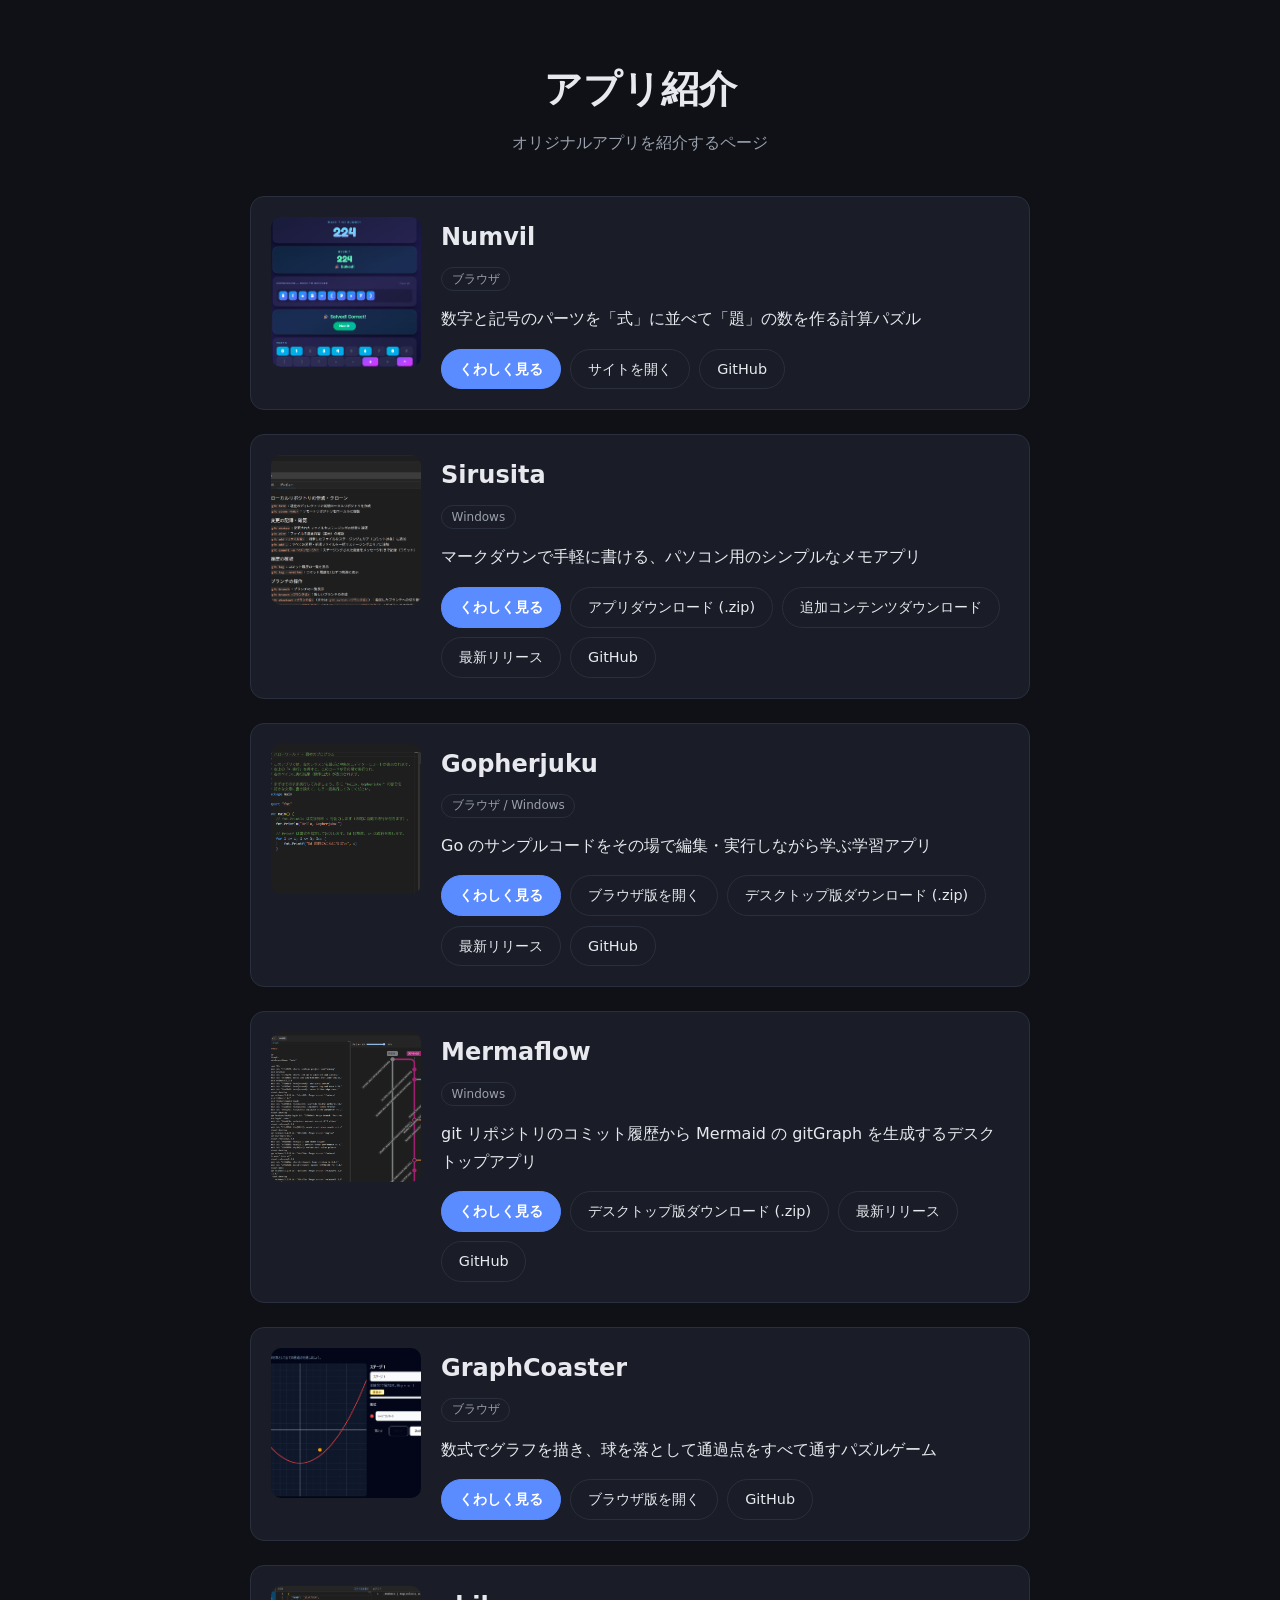
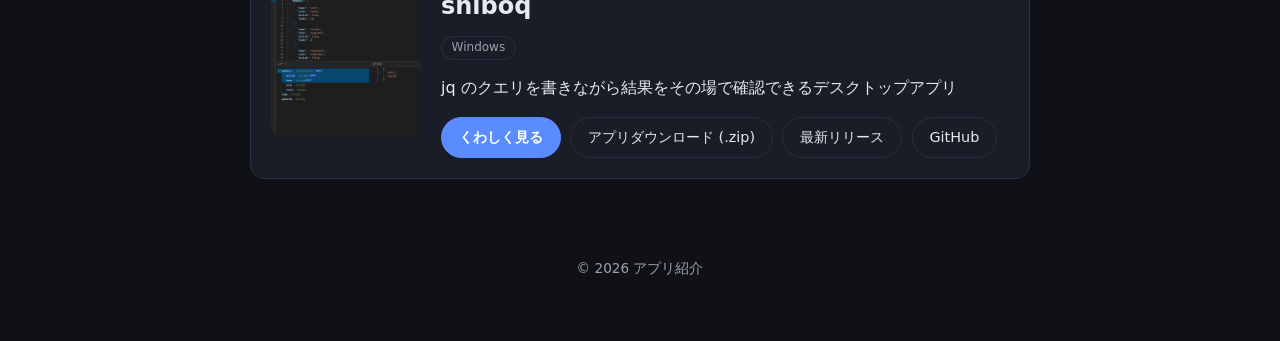
==== index.html @ 0d44a435 "サイト公開: ビルド成果物を更新" ====
<!doctype html><html lang=ja><head><meta name=generator content="Hugo 0.164.0"><meta charset=UTF-8><meta name=viewport content="width=device-width,initial-scale=1"><title>アプリ紹介</title><meta name=description content="オリジナルアプリを紹介するページ"><link rel=stylesheet href=/css/style.css></head><body><main class=container><header class=site-header><h1>アプリ紹介</h1><p class=lead>オリジナルアプリを紹介するページ</p></header><section class=app-list><article class=app-card><a class=app-thumb href=/apps/numvil/><img src=/img/numvil.png alt="Numvil のスクリーンショット" loading=lazy></a><div class=app-body><h2 class=app-name><a href=/apps/numvil/>Numvil</a></h2><span class=app-platform>ブラウザ</span><p class=app-tagline>数字と記号のパーツを「式」に並べて「題」の数を作る計算パズル</p><div class=app-links><a class="btn btn-primary" href=/apps/numvil/>くわしく見る</a>
<a class=btn href=https://numvil.e17.click/ target=_blank rel="noopener noreferrer">サイトを開く</a>
<a class=btn href=https://github.com/morststs/numvil target=_blank rel="noopener noreferrer">GitHub</a></div></div></article><article class=app-card><a class=app-thumb href=/apps/sirusita/><img src=/img/sirusita.png alt="Sirusita のスクリーンショット" loading=lazy></a><div class=app-body><h2 class=app-name><a href=/apps/sirusita/>Sirusita</a></h2><span class=app-platform>Windows</span><p class=app-tagline>マークダウンで手軽に書ける、パソコン用のシンプルなメモアプリ</p><div class=app-links><a class="btn btn-primary" href=/apps/sirusita/>くわしく見る</a>
<a class=btn href=https://github.com/morststs/sirusita/releases/latest/download/sirusita-windows-amd64.zip target=_blank rel="noopener noreferrer">アプリダウンロード (.zip)</a>
<a class=btn href=https://github.com/morststs/sirusita/releases/latest/download/sirusita-contents.zip target=_blank rel="noopener noreferrer">追加コンテンツダウンロード</a>
<a class=btn href=https://github.com/morststs/sirusita/releases/latest target=_blank rel="noopener noreferrer">最新リリース</a>
<a class=btn href=https://github.com/morststs/sirusita target=_blank rel="noopener noreferrer">GitHub</a></div></div></article><article class=app-card><a class=app-thumb href=/apps/gopherjuku/><img src=/img/gopherjuku.png alt="Gopherjuku のスクリーンショット" loading=lazy></a><div class=app-body><h2 class=app-name><a href=/apps/gopherjuku/>Gopherjuku</a></h2><span class=app-platform>ブラウザ / Windows</span><p class=app-tagline>Go のサンプルコードをその場で編集・実行しながら学ぶ学習アプリ</p><div class=app-links><a class="btn btn-primary" href=/apps/gopherjuku/>くわしく見る</a>
<a class=btn href=https://gopherjuku.e17.click/ target=_blank rel="noopener noreferrer">ブラウザ版を開く</a>
<a class=btn href=https://github.com/morststs/gopherjuku/releases/latest/download/gopherjuku-windows-amd64.zip target=_blank rel="noopener noreferrer">デスクトップ版ダウンロード (.zip)</a>
<a class=btn href=https://github.com/morststs/gopherjuku/releases/latest target=_blank rel="noopener noreferrer">最新リリース</a>
<a class=btn href=https://github.com/morststs/gopherjuku target=_blank rel="noopener noreferrer">GitHub</a></div></div></article><article class=app-card><a class=app-thumb href=/apps/mermaflow/><img src=/img/mermaflow.png alt="Mermaflow のスクリーンショット" loading=lazy></a><div class=app-body><h2 class=app-name><a href=/apps/mermaflow/>Mermaflow</a></h2><span class=app-platform>Windows</span><p class=app-tagline>git リポジトリのコミット履歴から Mermaid の gitGraph を生成するデスクトップアプリ</p><div class=app-links><a class="btn btn-primary" href=/apps/mermaflow/>くわしく見る</a>
<a class=btn href=https://github.com/morststs/mermaflow/releases/latest/download/mermaflow-windows-amd64.zip target=_blank rel="noopener noreferrer">デスクトップ版ダウンロード (.zip)</a>
<a class=btn href=https://github.com/morststs/mermaflow/releases/latest target=_blank rel="noopener noreferrer">最新リリース</a>
<a class=btn href=https://github.com/morststs/mermaflow target=_blank rel="noopener noreferrer">GitHub</a></div></div></article><article class=app-card><a class=app-thumb href=/apps/graphcoaster/><img src=/img/graphcoaster.png alt="GraphCoaster のスクリーンショット" loading=lazy></a><div class=app-body><h2 class=app-name><a href=/apps/graphcoaster/>GraphCoaster</a></h2><span class=app-platform>ブラウザ</span><p class=app-tagline>数式でグラフを描き、球を落として通過点をすべて通すパズルゲーム</p><div class=app-links><a class="btn btn-primary" href=/apps/graphcoaster/>くわしく見る</a>
<a class=btn href=https://graphcoaster.e17.click/ target=_blank rel="noopener noreferrer">ブラウザ版を開く</a>
<a class=btn href=https://github.com/morststs/graphcoaster target=_blank rel="noopener noreferrer">GitHub</a></div></div></article><article class=app-card><a class=app-thumb href=/apps/shiboq/><img src=/img/shiboq.png alt="shiboq のスクリーンショット" loading=lazy></a><div class=app-body><h2 class=app-name><a href=/apps/shiboq/>shiboq</a></h2><span class=app-platform>Windows</span><p class=app-tagline>jq のクエリを書きながら結果をその場で確認できるデスクトップアプリ</p><div class=app-links><a class="btn btn-primary" href=/apps/shiboq/>くわしく見る</a>
<a class=btn href=https://github.com/morststs/shiboq/releases/latest/download/shiboq-windows-amd64.zip target=_blank rel="noopener noreferrer">アプリダウンロード (.zip)</a>
<a class=btn href=https://github.com/morststs/shiboq/releases/latest target=_blank rel="noopener noreferrer">最新リリース</a>
<a class=btn href=https://github.com/morststs/shiboq target=_blank rel="noopener noreferrer">GitHub</a></div></div></article></section></main><footer class=site-footer><p>&copy; 2026 アプリ紹介</p></footer></body></html>
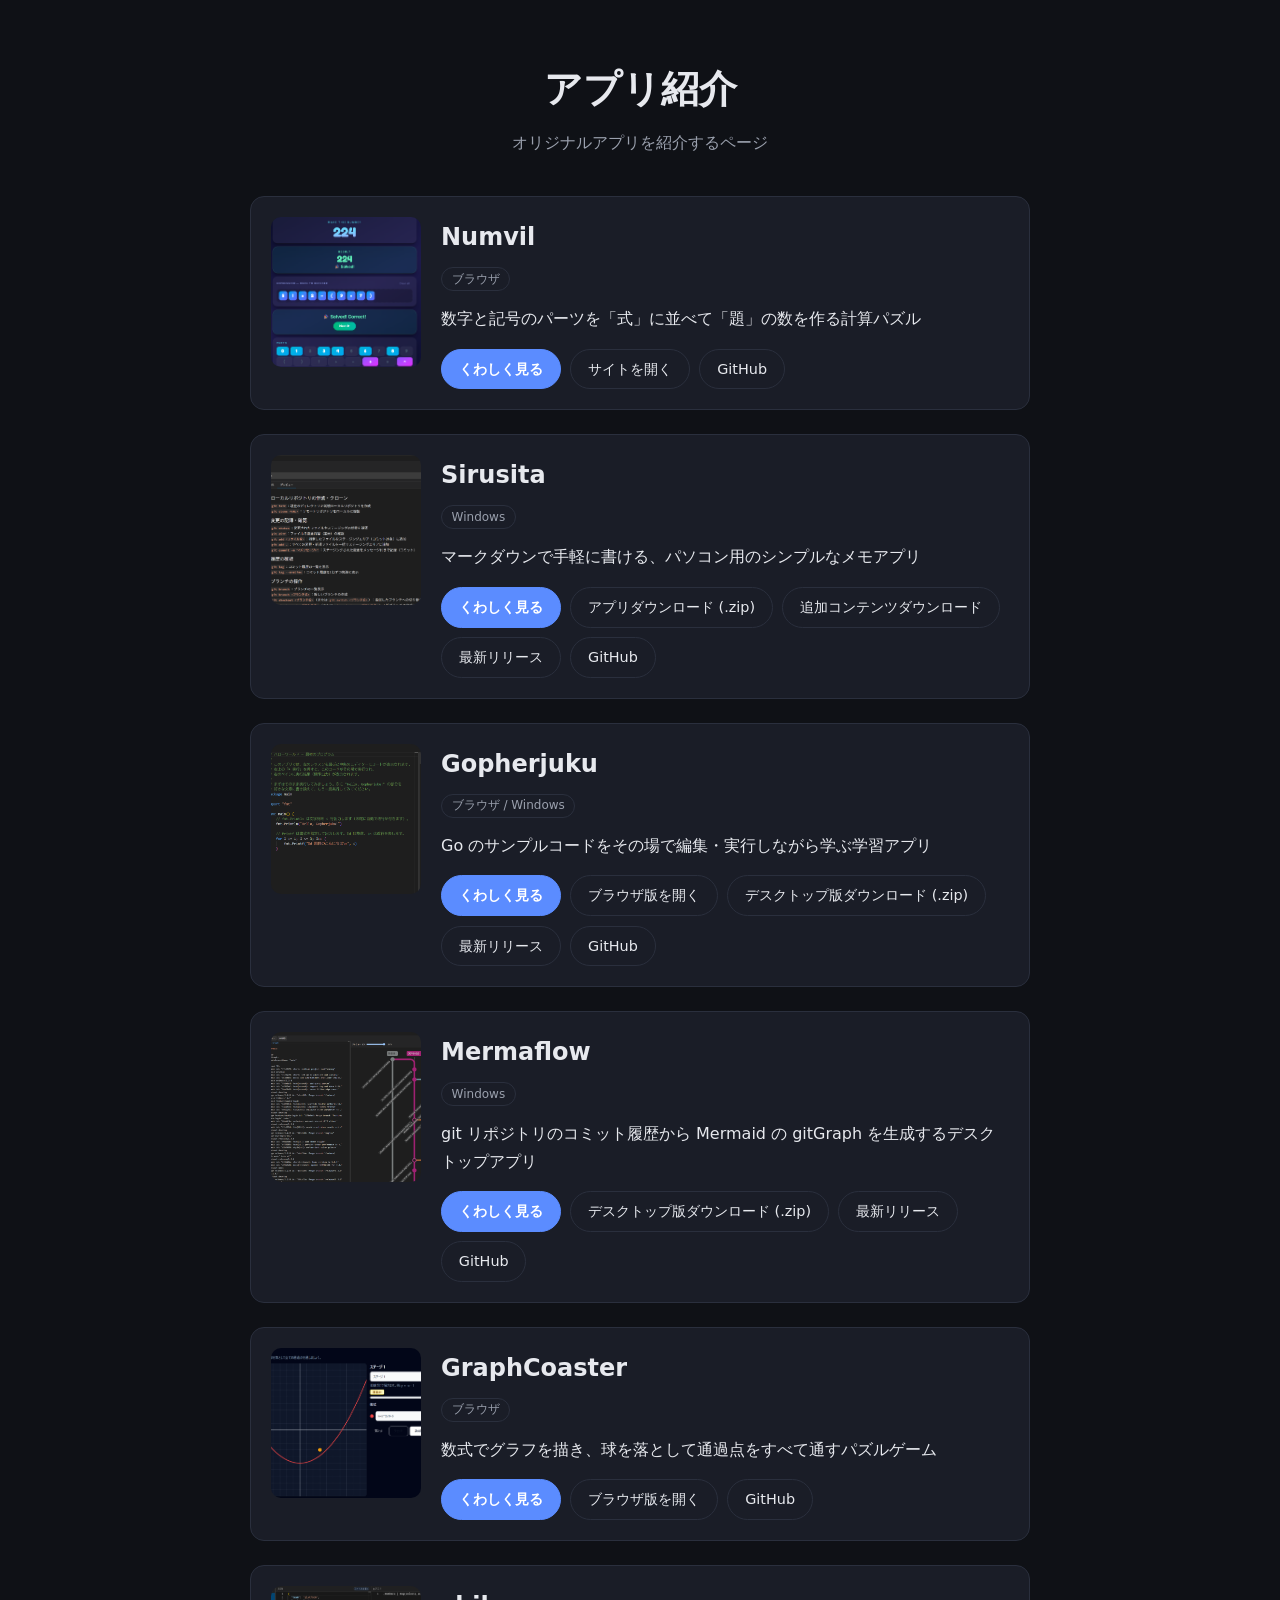
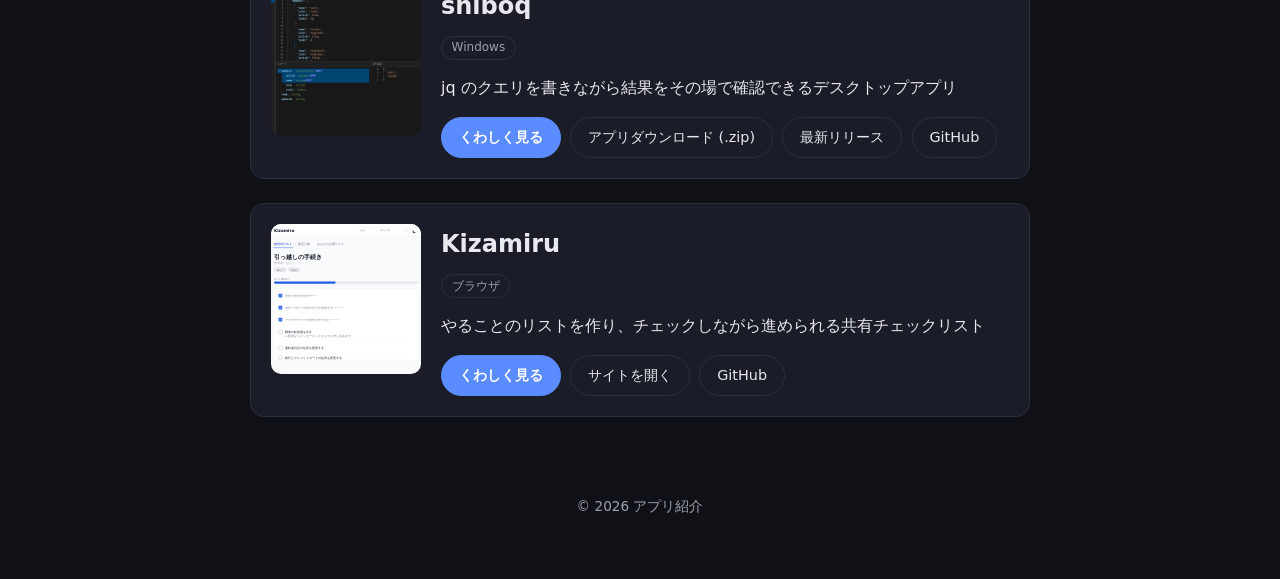
==== commit a658f04e: "サイト公開: ビルド成果物を更新" ====
--- a/index.html
+++ b/index.html
@@ -16,4 +16,6 @@
 <a class=btn href=https://github.com/morststs/graphcoaster target=_blank rel="noopener noreferrer">GitHub</a></div></div></article><article class=app-card><a class=app-thumb href=/apps/shiboq/><img src=/img/shiboq.png alt="shiboq のスクリーンショット" loading=lazy></a><div class=app-body><h2 class=app-name><a href=/apps/shiboq/>shiboq</a></h2><span class=app-platform>Windows</span><p class=app-tagline>jq のクエリを書きながら結果をその場で確認できるデスクトップアプリ</p><div class=app-links><a class="btn btn-primary" href=/apps/shiboq/>くわしく見る</a>
 <a class=btn href=https://github.com/morststs/shiboq/releases/latest/download/shiboq-windows-amd64.zip target=_blank rel="noopener noreferrer">アプリダウンロード (.zip)</a>
 <a class=btn href=https://github.com/morststs/shiboq/releases/latest target=_blank rel="noopener noreferrer">最新リリース</a>
-<a class=btn href=https://github.com/morststs/shiboq target=_blank rel="noopener noreferrer">GitHub</a></div></div></article></section></main><footer class=site-footer><p>&copy; 2026 アプリ紹介</p></footer></body></html>+<a class=btn href=https://github.com/morststs/shiboq target=_blank rel="noopener noreferrer">GitHub</a></div></div></article><article class=app-card><a class=app-thumb href=/apps/kizamiru/><img src=/img/kizamiru.svg alt="Kizamiru のスクリーンショット" loading=lazy></a><div class=app-body><h2 class=app-name><a href=/apps/kizamiru/>Kizamiru</a></h2><span class=app-platform>ブラウザ</span><p class=app-tagline>やることのリストを作り、チェックしながら進められる共有チェックリスト</p><div class=app-links><a class="btn btn-primary" href=/apps/kizamiru/>くわしく見る</a>
+<a class=btn href=https://kizamiru.e17.click/ target=_blank rel="noopener noreferrer">サイトを開く</a>
+<a class=btn href=https://github.com/morststs/kizamiru target=_blank rel="noopener noreferrer">GitHub</a></div></div></article></section></main><footer class=site-footer><p>&copy; 2026 アプリ紹介</p></footer></body></html>
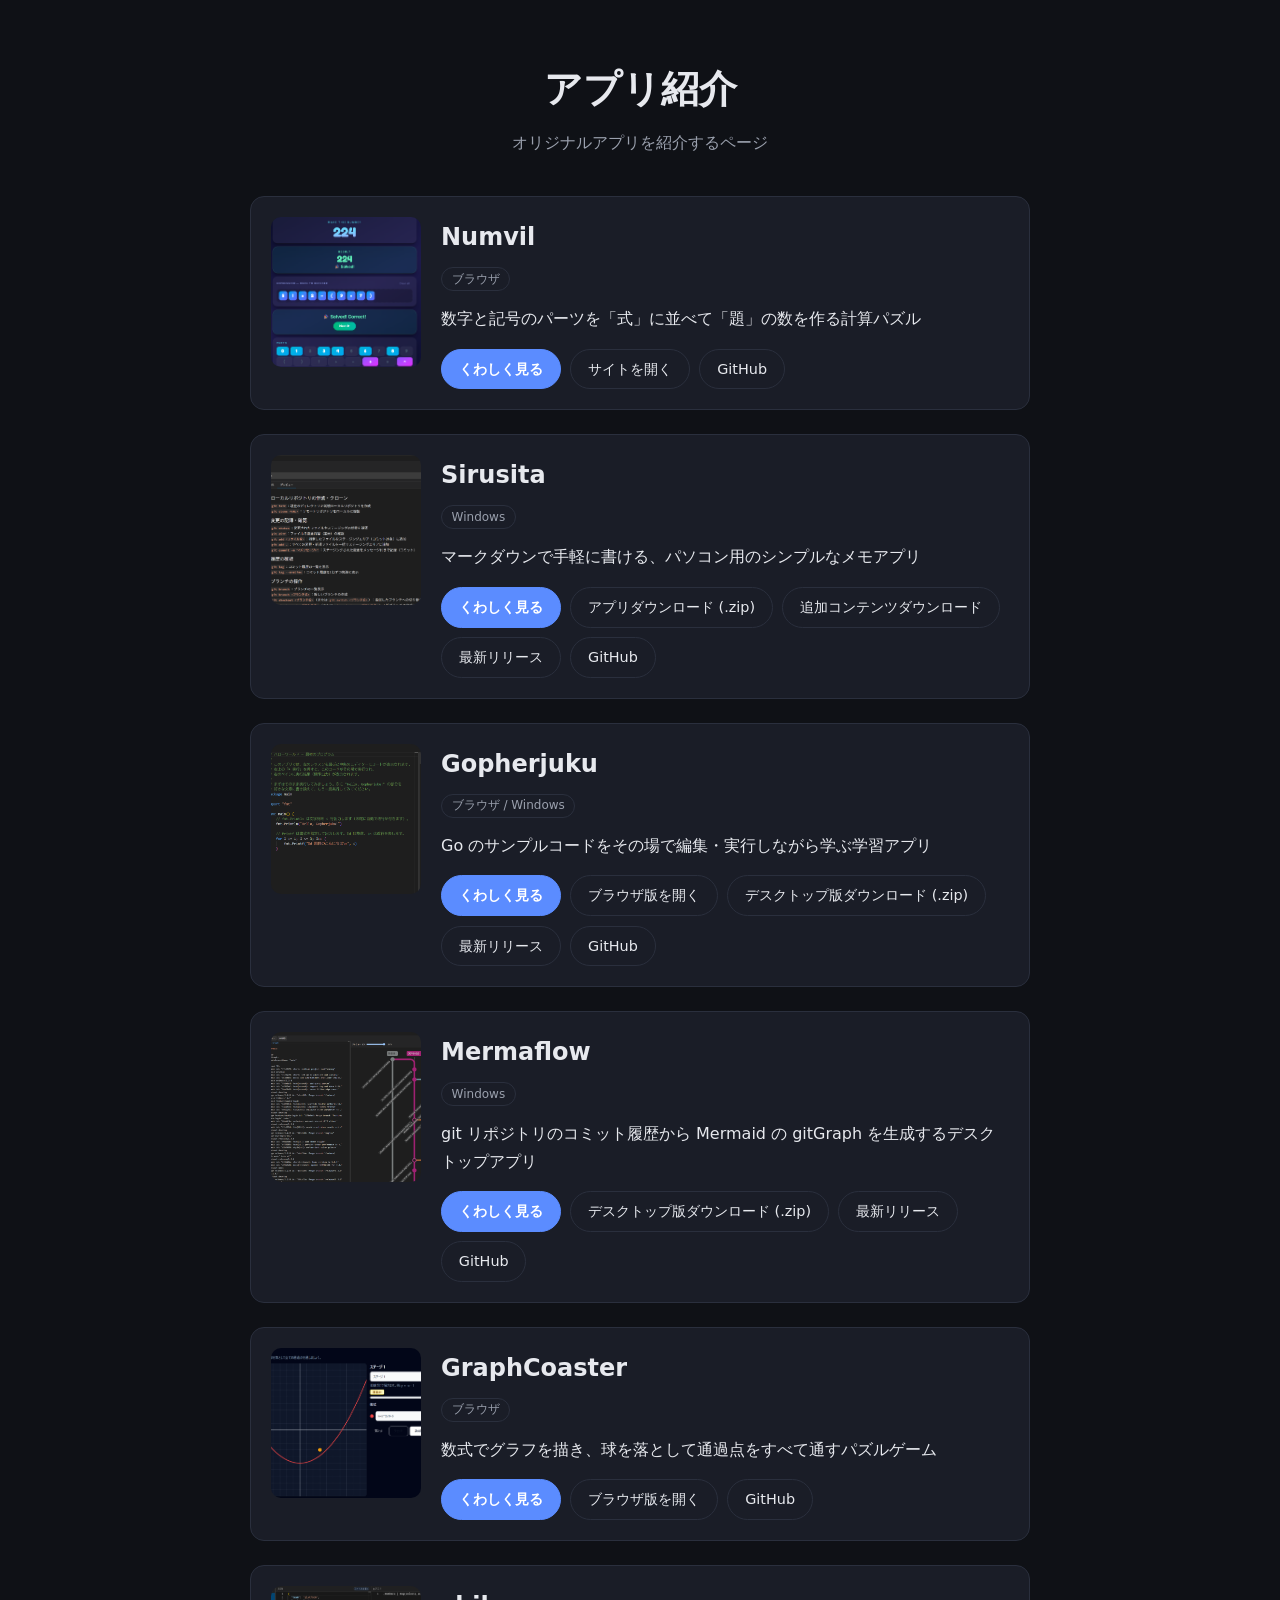
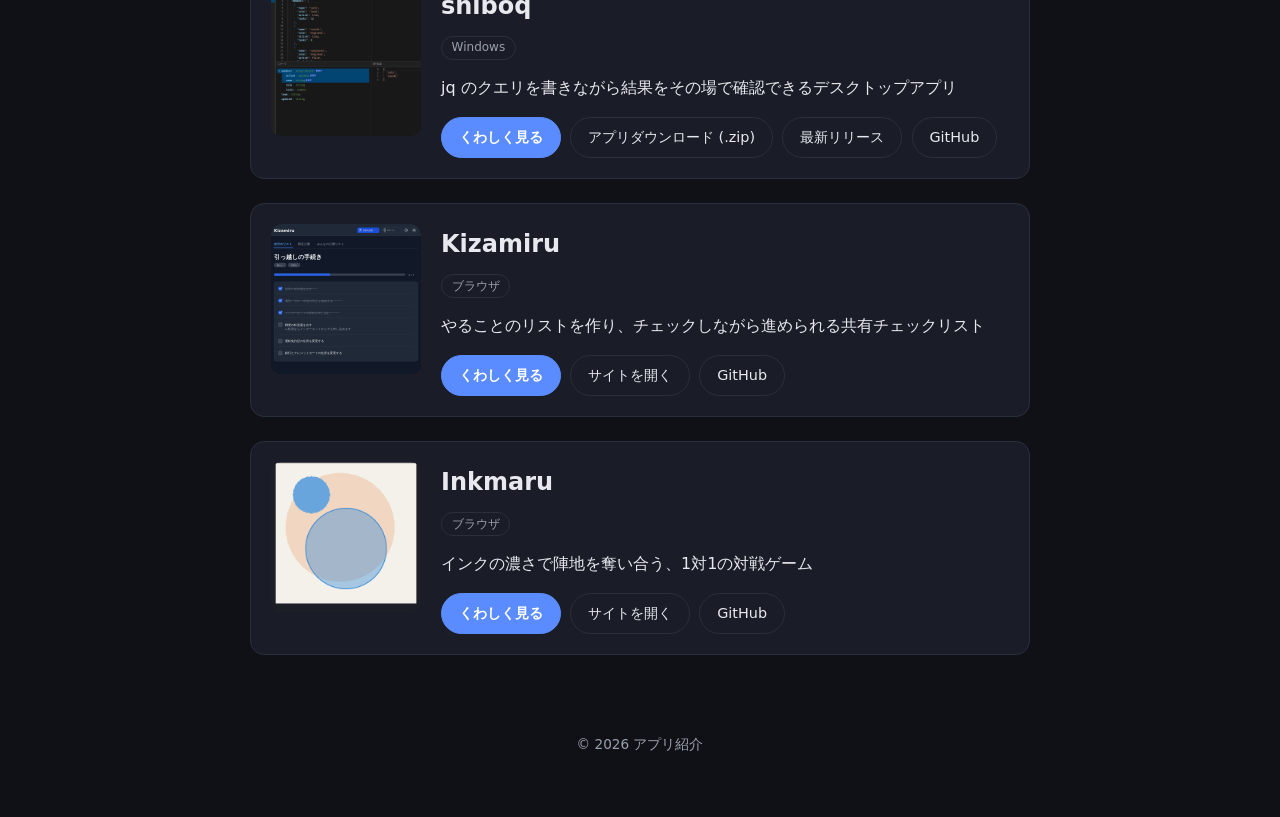
==== commit 1025cc91: "サイト公開: ビルド成果物を更新" ====
--- a/index.html
+++ b/index.html
@@ -18,4 +18,6 @@
 <a class=btn href=https://github.com/morststs/shiboq/releases/latest target=_blank rel="noopener noreferrer">最新リリース</a>
 <a class=btn href=https://github.com/morststs/shiboq target=_blank rel="noopener noreferrer">GitHub</a></div></div></article><article class=app-card><a class=app-thumb href=/apps/kizamiru/><img src=/img/kizamiru.svg alt="Kizamiru のスクリーンショット" loading=lazy></a><div class=app-body><h2 class=app-name><a href=/apps/kizamiru/>Kizamiru</a></h2><span class=app-platform>ブラウザ</span><p class=app-tagline>やることのリストを作り、チェックしながら進められる共有チェックリスト</p><div class=app-links><a class="btn btn-primary" href=/apps/kizamiru/>くわしく見る</a>
 <a class=btn href=https://kizamiru.e17.click/ target=_blank rel="noopener noreferrer">サイトを開く</a>
-<a class=btn href=https://github.com/morststs/kizamiru target=_blank rel="noopener noreferrer">GitHub</a></div></div></article></section></main><footer class=site-footer><p>&copy; 2026 アプリ紹介</p></footer></body></html>+<a class=btn href=https://github.com/morststs/kizamiru target=_blank rel="noopener noreferrer">GitHub</a></div></div></article><article class=app-card><a class=app-thumb href=/apps/inkmaru/><img src=/img/inkmaru.png alt="Inkmaru のスクリーンショット" loading=lazy></a><div class=app-body><h2 class=app-name><a href=/apps/inkmaru/>Inkmaru</a></h2><span class=app-platform>ブラウザ</span><p class=app-tagline>インクの濃さで陣地を奪い合う、1対1の対戦ゲーム</p><div class=app-links><a class="btn btn-primary" href=/apps/inkmaru/>くわしく見る</a>
+<a class=btn href=https://inkmaru.e17.click/ target=_blank rel="noopener noreferrer">サイトを開く</a>
+<a class=btn href=https://github.com/morststs/inkmaru target=_blank rel="noopener noreferrer">GitHub</a></div></div></article></section></main><footer class=site-footer><p>&copy; 2026 アプリ紹介</p></footer></body></html>
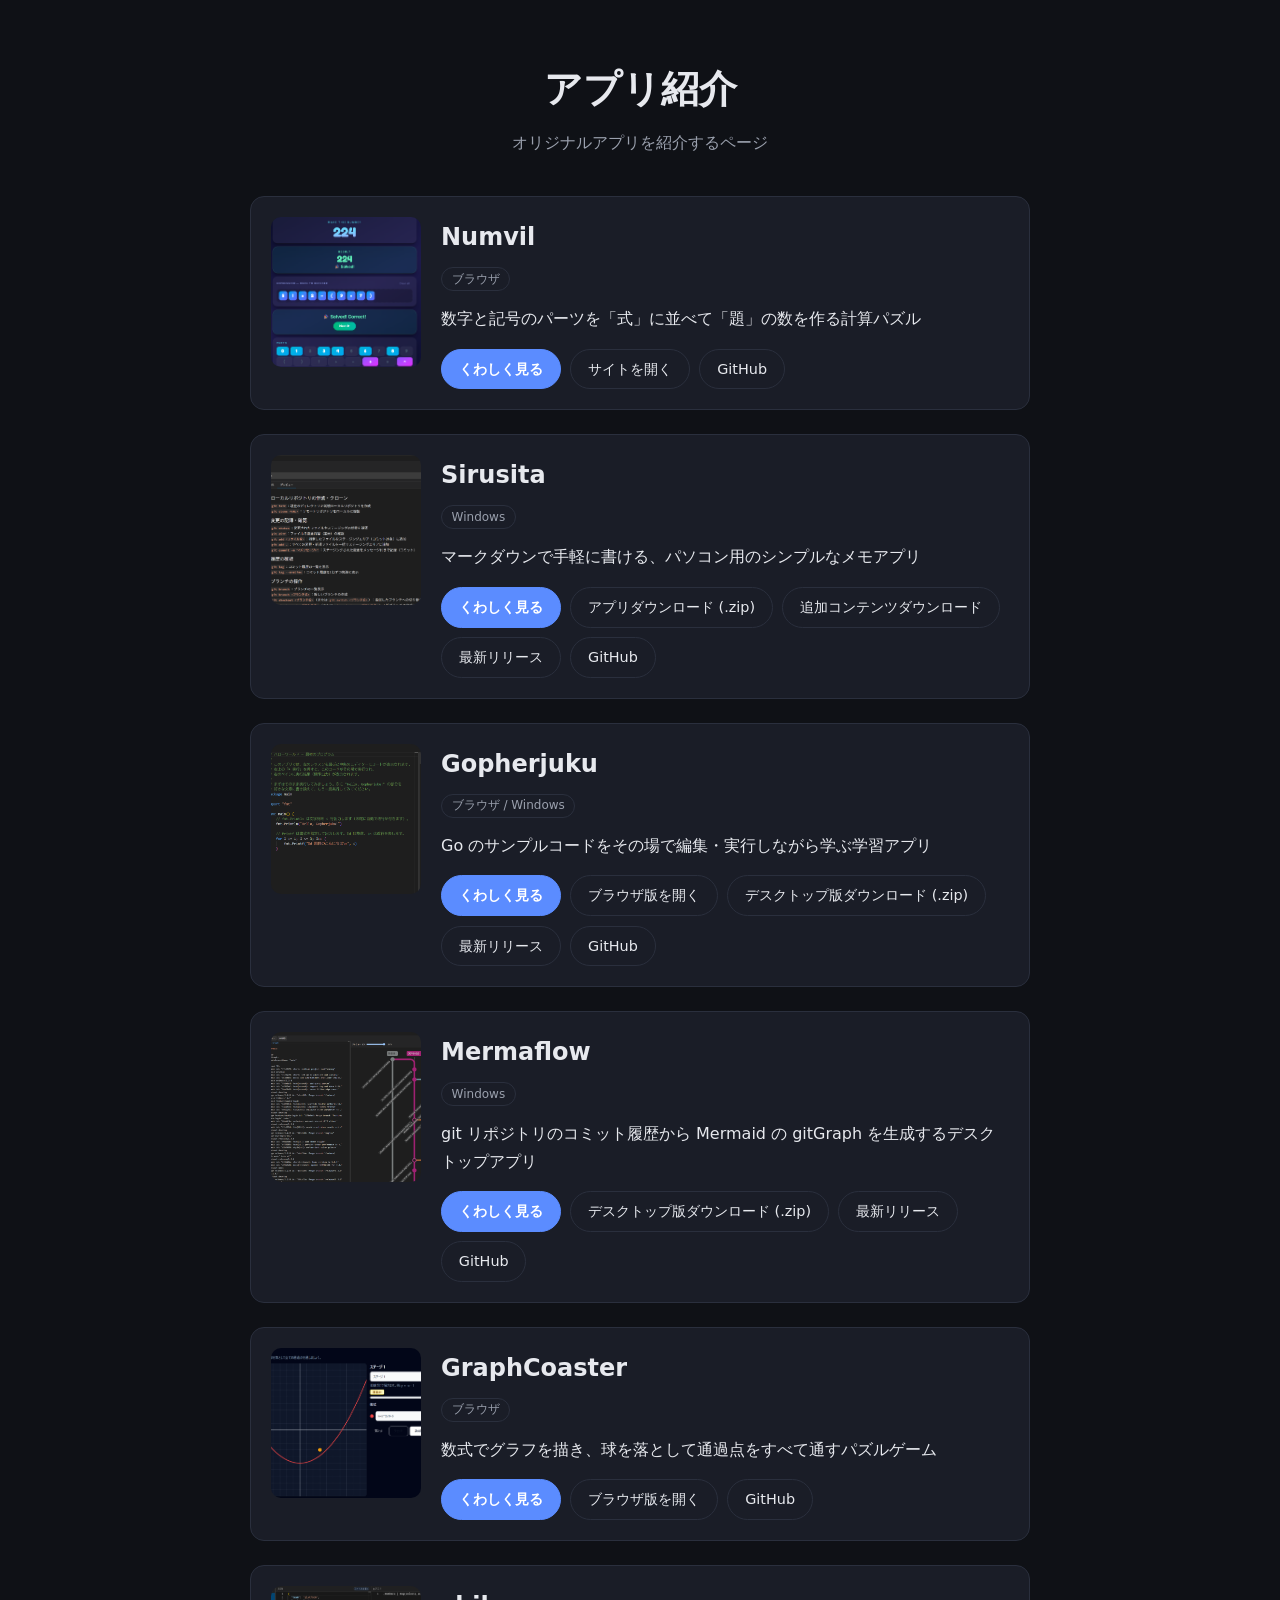
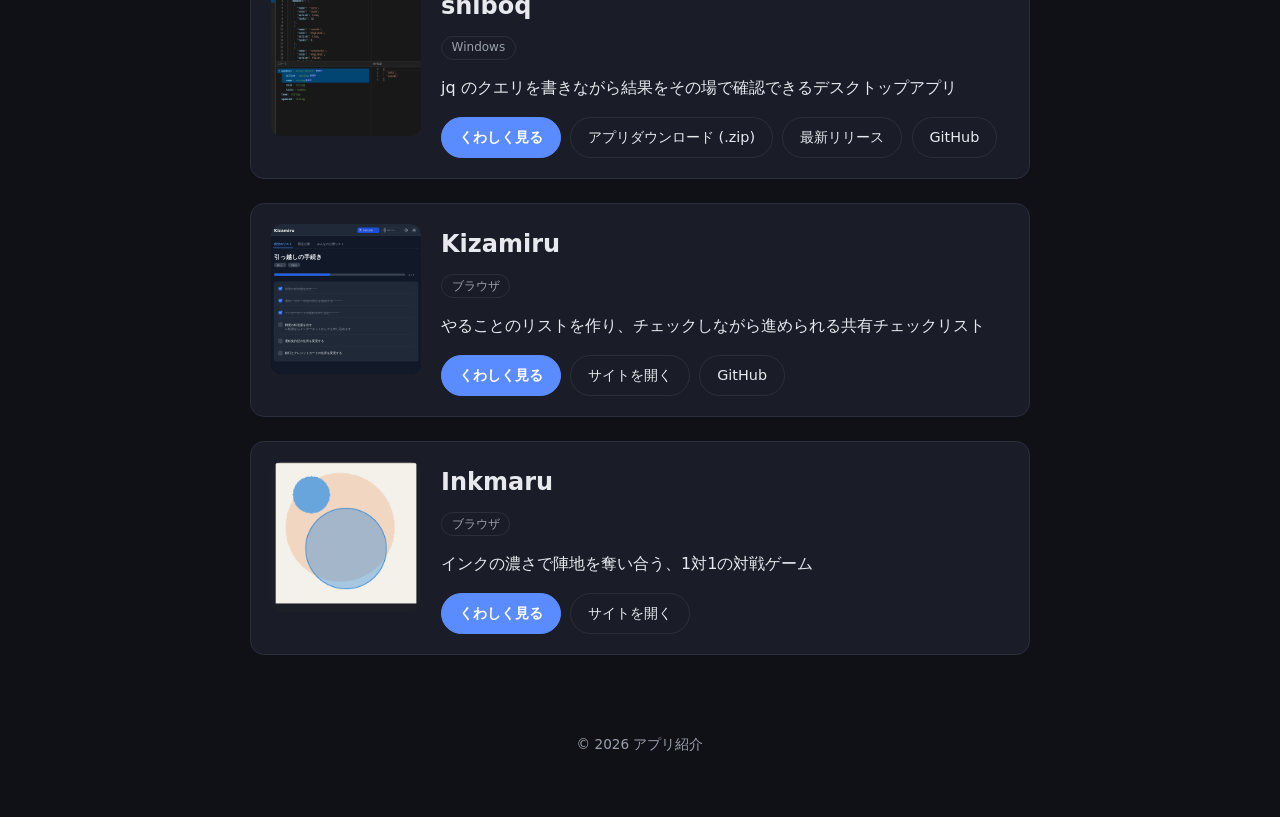
==== commit 898adbef: "サイト公開: ビルド成果物を更新" ====
--- a/index.html
+++ b/index.html
@@ -19,5 +19,4 @@
 <a class=btn href=https://github.com/morststs/shiboq target=_blank rel="noopener noreferrer">GitHub</a></div></div></article><article class=app-card><a class=app-thumb href=/apps/kizamiru/><img src=/img/kizamiru.svg alt="Kizamiru のスクリーンショット" loading=lazy></a><div class=app-body><h2 class=app-name><a href=/apps/kizamiru/>Kizamiru</a></h2><span class=app-platform>ブラウザ</span><p class=app-tagline>やることのリストを作り、チェックしながら進められる共有チェックリスト</p><div class=app-links><a class="btn btn-primary" href=/apps/kizamiru/>くわしく見る</a>
 <a class=btn href=https://kizamiru.e17.click/ target=_blank rel="noopener noreferrer">サイトを開く</a>
 <a class=btn href=https://github.com/morststs/kizamiru target=_blank rel="noopener noreferrer">GitHub</a></div></div></article><article class=app-card><a class=app-thumb href=/apps/inkmaru/><img src=/img/inkmaru.png alt="Inkmaru のスクリーンショット" loading=lazy></a><div class=app-body><h2 class=app-name><a href=/apps/inkmaru/>Inkmaru</a></h2><span class=app-platform>ブラウザ</span><p class=app-tagline>インクの濃さで陣地を奪い合う、1対1の対戦ゲーム</p><div class=app-links><a class="btn btn-primary" href=/apps/inkmaru/>くわしく見る</a>
-<a class=btn href=https://inkmaru.e17.click/ target=_blank rel="noopener noreferrer">サイトを開く</a>
-<a class=btn href=https://github.com/morststs/inkmaru target=_blank rel="noopener noreferrer">GitHub</a></div></div></article></section></main><footer class=site-footer><p>&copy; 2026 アプリ紹介</p></footer></body></html>+<a class=btn href=https://inkmaru.e17.click/ target=_blank rel="noopener noreferrer">サイトを開く</a></div></div></article></section></main><footer class=site-footer><p>&copy; 2026 アプリ紹介</p></footer></body></html>
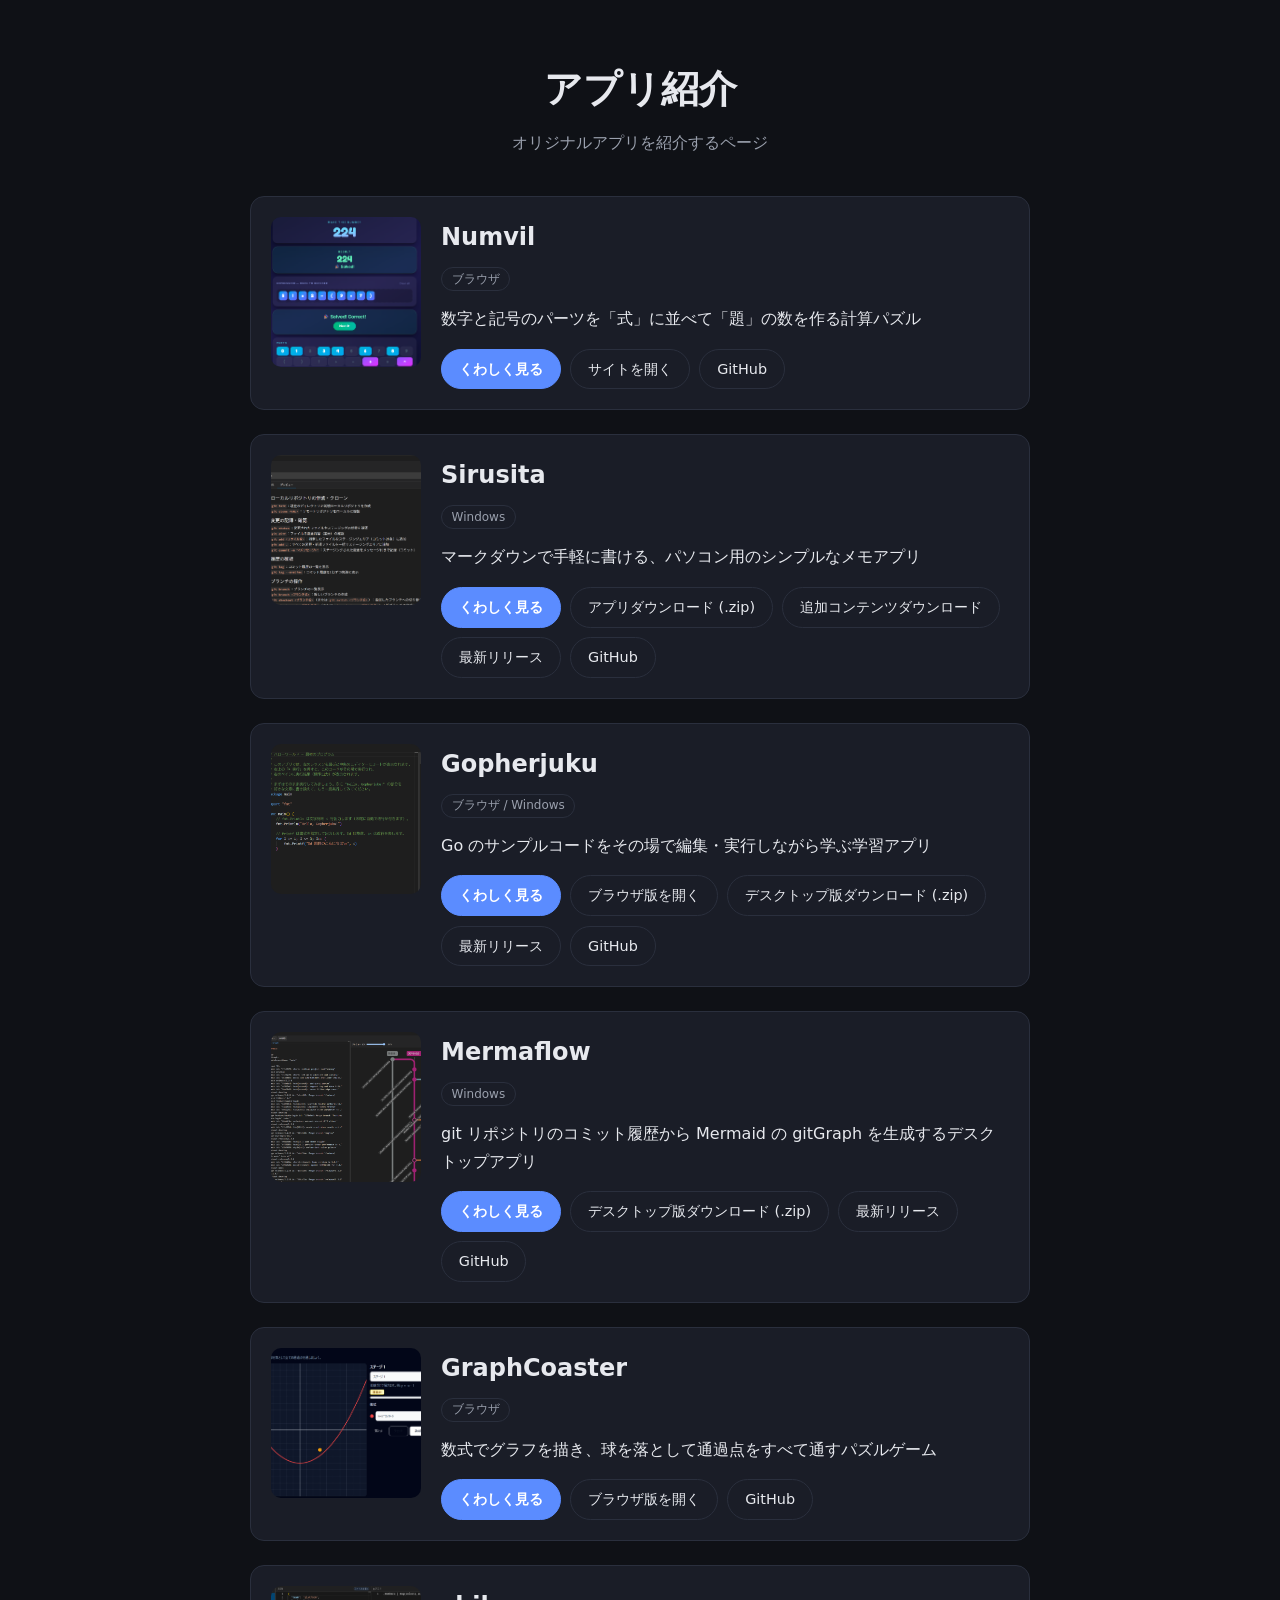
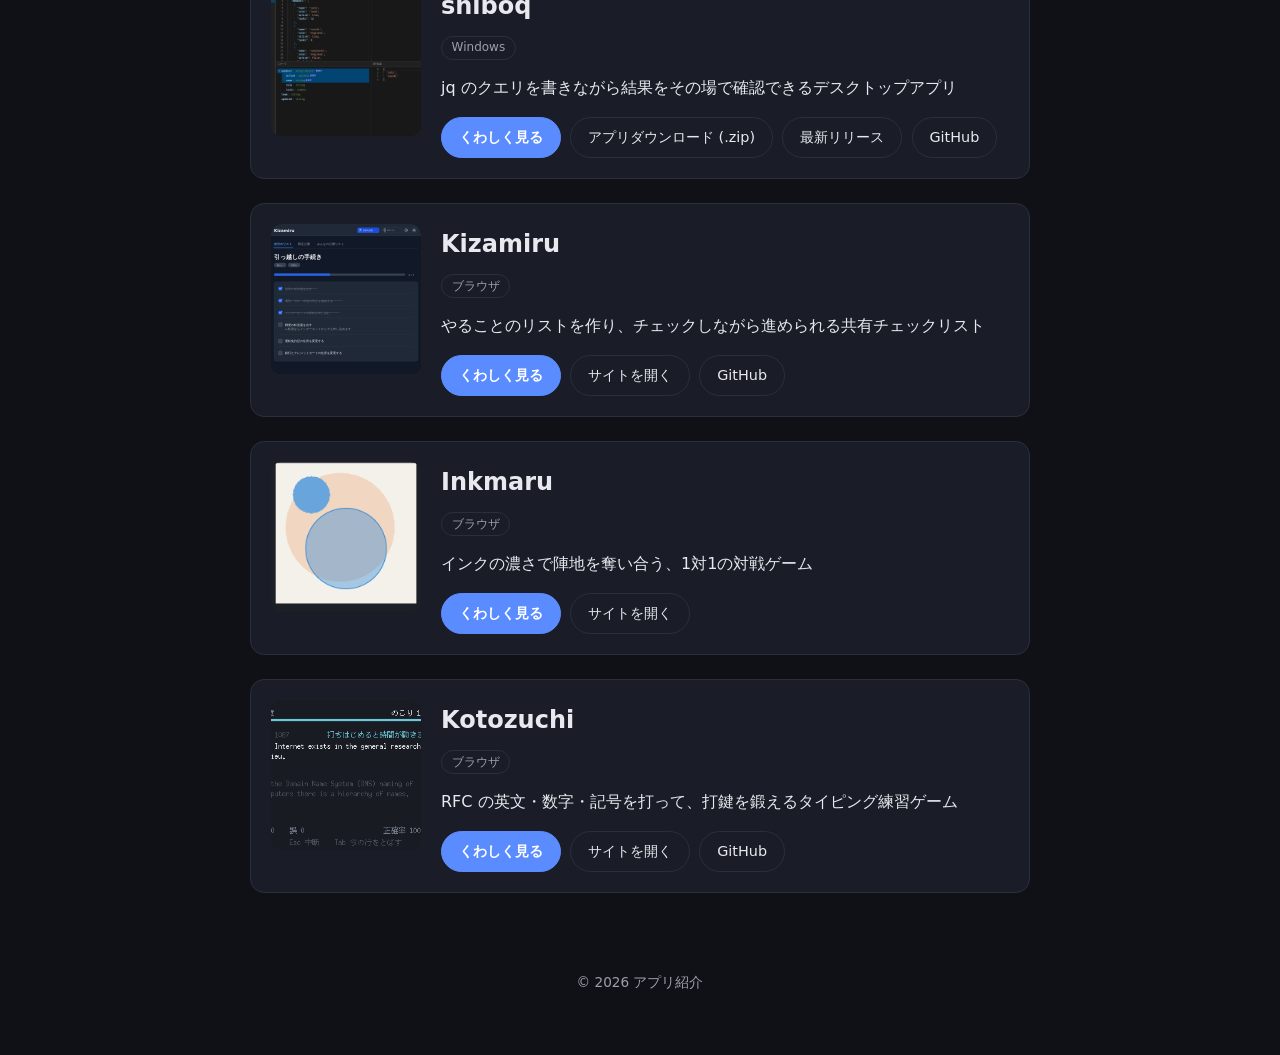
==== commit 7c83a633: "サイト公開: ビルド成果物を更新" ====
--- a/index.html
+++ b/index.html
@@ -1,4 +1,4 @@
-<!doctype html><html lang=ja><head><meta name=generator content="Hugo 0.164.0"><meta charset=UTF-8><meta name=viewport content="width=device-width,initial-scale=1"><title>アプリ紹介</title><meta name=description content="オリジナルアプリを紹介するページ"><link rel=stylesheet href=/css/style.css></head><body><main class=container><header class=site-header><h1>アプリ紹介</h1><p class=lead>オリジナルアプリを紹介するページ</p></header><section class=app-list><article class=app-card><a class=app-thumb href=/apps/numvil/><img src=/img/numvil.png alt="Numvil のスクリーンショット" loading=lazy></a><div class=app-body><h2 class=app-name><a href=/apps/numvil/>Numvil</a></h2><span class=app-platform>ブラウザ</span><p class=app-tagline>数字と記号のパーツを「式」に並べて「題」の数を作る計算パズル</p><div class=app-links><a class="btn btn-primary" href=/apps/numvil/>くわしく見る</a>
+<!doctype html><html lang=ja><head><meta name=generator content="Hugo 0.165.0"><meta charset=UTF-8><meta name=viewport content="width=device-width,initial-scale=1"><title>アプリ紹介</title><meta name=description content="オリジナルアプリを紹介するページ"><link rel=stylesheet href=/css/style.css></head><body><main class=container><header class=site-header><h1>アプリ紹介</h1><p class=lead>オリジナルアプリを紹介するページ</p></header><section class=app-list><article class=app-card><a class=app-thumb href=/apps/numvil/><img src=/img/numvil.png alt="Numvil のスクリーンショット" loading=lazy></a><div class=app-body><h2 class=app-name><a href=/apps/numvil/>Numvil</a></h2><span class=app-platform>ブラウザ</span><p class=app-tagline>数字と記号のパーツを「式」に並べて「題」の数を作る計算パズル</p><div class=app-links><a class="btn btn-primary" href=/apps/numvil/>くわしく見る</a>
 <a class=btn href=https://numvil.e17.click/ target=_blank rel="noopener noreferrer">サイトを開く</a>
 <a class=btn href=https://github.com/morststs/numvil target=_blank rel="noopener noreferrer">GitHub</a></div></div></article><article class=app-card><a class=app-thumb href=/apps/sirusita/><img src=/img/sirusita.png alt="Sirusita のスクリーンショット" loading=lazy></a><div class=app-body><h2 class=app-name><a href=/apps/sirusita/>Sirusita</a></h2><span class=app-platform>Windows</span><p class=app-tagline>マークダウンで手軽に書ける、パソコン用のシンプルなメモアプリ</p><div class=app-links><a class="btn btn-primary" href=/apps/sirusita/>くわしく見る</a>
 <a class=btn href=https://github.com/morststs/sirusita/releases/latest/download/sirusita-windows-amd64.zip target=_blank rel="noopener noreferrer">アプリダウンロード (.zip)</a>
@@ -19,4 +19,6 @@
 <a class=btn href=https://github.com/morststs/shiboq target=_blank rel="noopener noreferrer">GitHub</a></div></div></article><article class=app-card><a class=app-thumb href=/apps/kizamiru/><img src=/img/kizamiru.svg alt="Kizamiru のスクリーンショット" loading=lazy></a><div class=app-body><h2 class=app-name><a href=/apps/kizamiru/>Kizamiru</a></h2><span class=app-platform>ブラウザ</span><p class=app-tagline>やることのリストを作り、チェックしながら進められる共有チェックリスト</p><div class=app-links><a class="btn btn-primary" href=/apps/kizamiru/>くわしく見る</a>
 <a class=btn href=https://kizamiru.e17.click/ target=_blank rel="noopener noreferrer">サイトを開く</a>
 <a class=btn href=https://github.com/morststs/kizamiru target=_blank rel="noopener noreferrer">GitHub</a></div></div></article><article class=app-card><a class=app-thumb href=/apps/inkmaru/><img src=/img/inkmaru.png alt="Inkmaru のスクリーンショット" loading=lazy></a><div class=app-body><h2 class=app-name><a href=/apps/inkmaru/>Inkmaru</a></h2><span class=app-platform>ブラウザ</span><p class=app-tagline>インクの濃さで陣地を奪い合う、1対1の対戦ゲーム</p><div class=app-links><a class="btn btn-primary" href=/apps/inkmaru/>くわしく見る</a>
-<a class=btn href=https://inkmaru.e17.click/ target=_blank rel="noopener noreferrer">サイトを開く</a></div></div></article></section></main><footer class=site-footer><p>&copy; 2026 アプリ紹介</p></footer></body></html>+<a class=btn href=https://inkmaru.e17.click/ target=_blank rel="noopener noreferrer">サイトを開く</a></div></div></article><article class=app-card><a class=app-thumb href=/apps/kotozuchi/><img src=/img/kotozuchi.png alt="Kotozuchi のスクリーンショット" loading=lazy></a><div class=app-body><h2 class=app-name><a href=/apps/kotozuchi/>Kotozuchi</a></h2><span class=app-platform>ブラウザ</span><p class=app-tagline>RFC の英文・数字・記号を打って、打鍵を鍛えるタイピング練習ゲーム</p><div class=app-links><a class="btn btn-primary" href=/apps/kotozuchi/>くわしく見る</a>
+<a class=btn href=https://morststs.github.io/kotozuchi/ target=_blank rel="noopener noreferrer">サイトを開く</a>
+<a class=btn href=https://github.com/morststs/kotozuchi target=_blank rel="noopener noreferrer">GitHub</a></div></div></article></section></main><footer class=site-footer><p>&copy; 2026 アプリ紹介</p></footer></body></html>
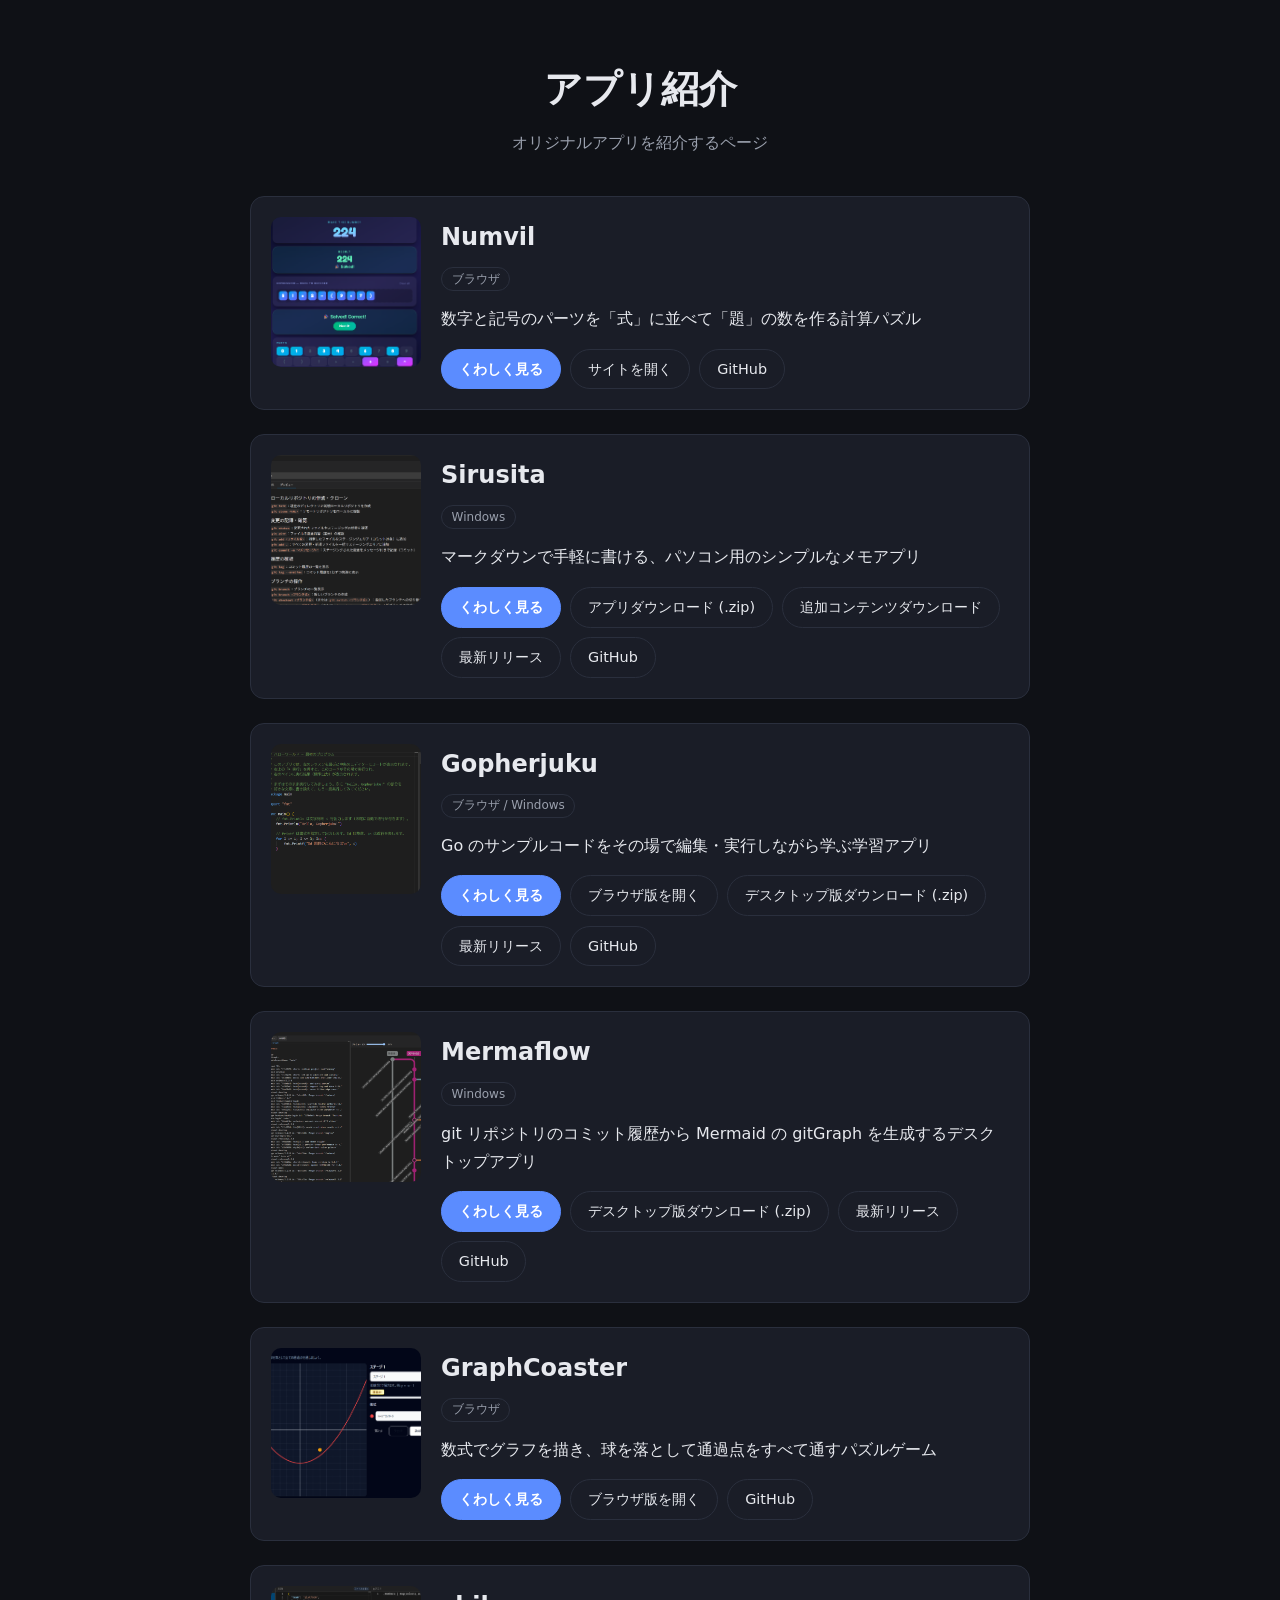
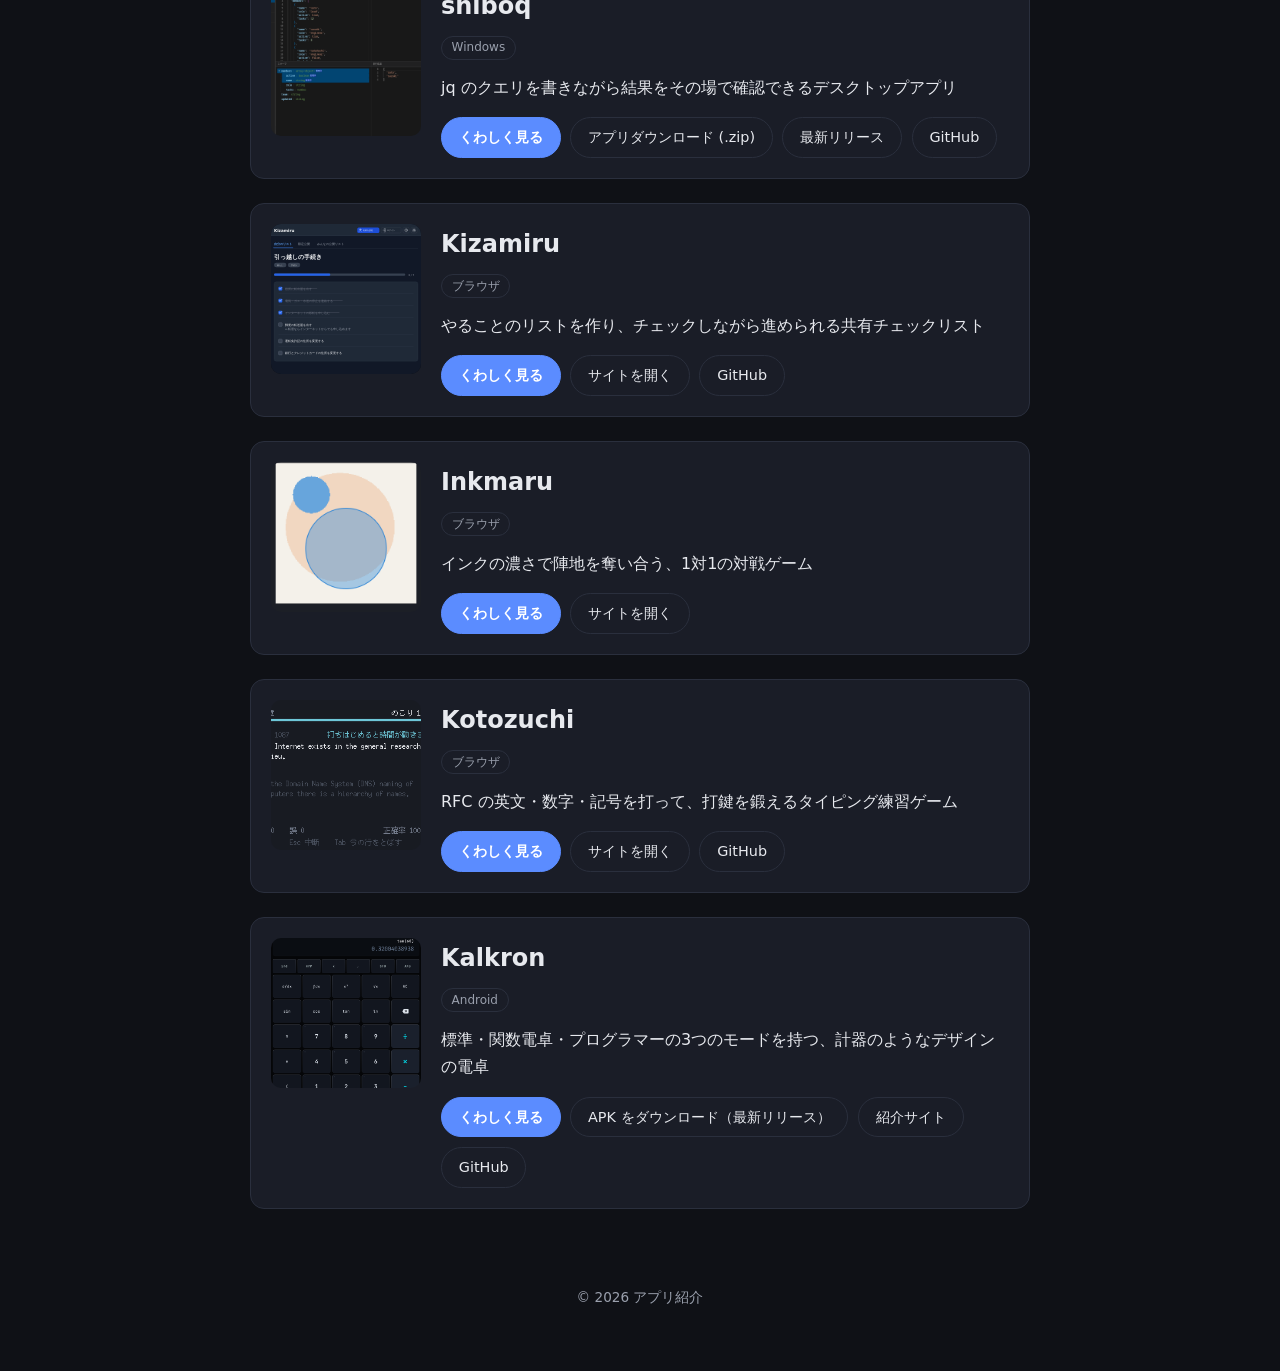
==== commit 49e0c660: "サイト公開: ビルド成果物を更新" ====
--- a/index.html
+++ b/index.html
@@ -21,4 +21,7 @@
 <a class=btn href=https://github.com/morststs/kizamiru target=_blank rel="noopener noreferrer">GitHub</a></div></div></article><article class=app-card><a class=app-thumb href=/apps/inkmaru/><img src=/img/inkmaru.png alt="Inkmaru のスクリーンショット" loading=lazy></a><div class=app-body><h2 class=app-name><a href=/apps/inkmaru/>Inkmaru</a></h2><span class=app-platform>ブラウザ</span><p class=app-tagline>インクの濃さで陣地を奪い合う、1対1の対戦ゲーム</p><div class=app-links><a class="btn btn-primary" href=/apps/inkmaru/>くわしく見る</a>
 <a class=btn href=https://inkmaru.e17.click/ target=_blank rel="noopener noreferrer">サイトを開く</a></div></div></article><article class=app-card><a class=app-thumb href=/apps/kotozuchi/><img src=/img/kotozuchi.png alt="Kotozuchi のスクリーンショット" loading=lazy></a><div class=app-body><h2 class=app-name><a href=/apps/kotozuchi/>Kotozuchi</a></h2><span class=app-platform>ブラウザ</span><p class=app-tagline>RFC の英文・数字・記号を打って、打鍵を鍛えるタイピング練習ゲーム</p><div class=app-links><a class="btn btn-primary" href=/apps/kotozuchi/>くわしく見る</a>
 <a class=btn href=https://morststs.github.io/kotozuchi/ target=_blank rel="noopener noreferrer">サイトを開く</a>
-<a class=btn href=https://github.com/morststs/kotozuchi target=_blank rel="noopener noreferrer">GitHub</a></div></div></article></section></main><footer class=site-footer><p>&copy; 2026 アプリ紹介</p></footer></body></html>+<a class=btn href=https://github.com/morststs/kotozuchi target=_blank rel="noopener noreferrer">GitHub</a></div></div></article><article class=app-card><a class=app-thumb href=/apps/kalkron/><img src=/img/kalkron.png alt="Kalkron のスクリーンショット" loading=lazy></a><div class=app-body><h2 class=app-name><a href=/apps/kalkron/>Kalkron</a></h2><span class=app-platform>Android</span><p class=app-tagline>標準・関数電卓・プログラマーの3つのモードを持つ、計器のようなデザインの電卓</p><div class=app-links><a class="btn btn-primary" href=/apps/kalkron/>くわしく見る</a>
+<a class=btn href=https://github.com/morststs/kalkron/releases/latest target=_blank rel="noopener noreferrer">APK をダウンロード（最新リリース）</a>
+<a class=btn href=https://kalkron.e17.click/ target=_blank rel="noopener noreferrer">紹介サイト</a>
+<a class=btn href=https://github.com/morststs/kalkron target=_blank rel="noopener noreferrer">GitHub</a></div></div></article></section></main><footer class=site-footer><p>&copy; 2026 アプリ紹介</p></footer></body></html>
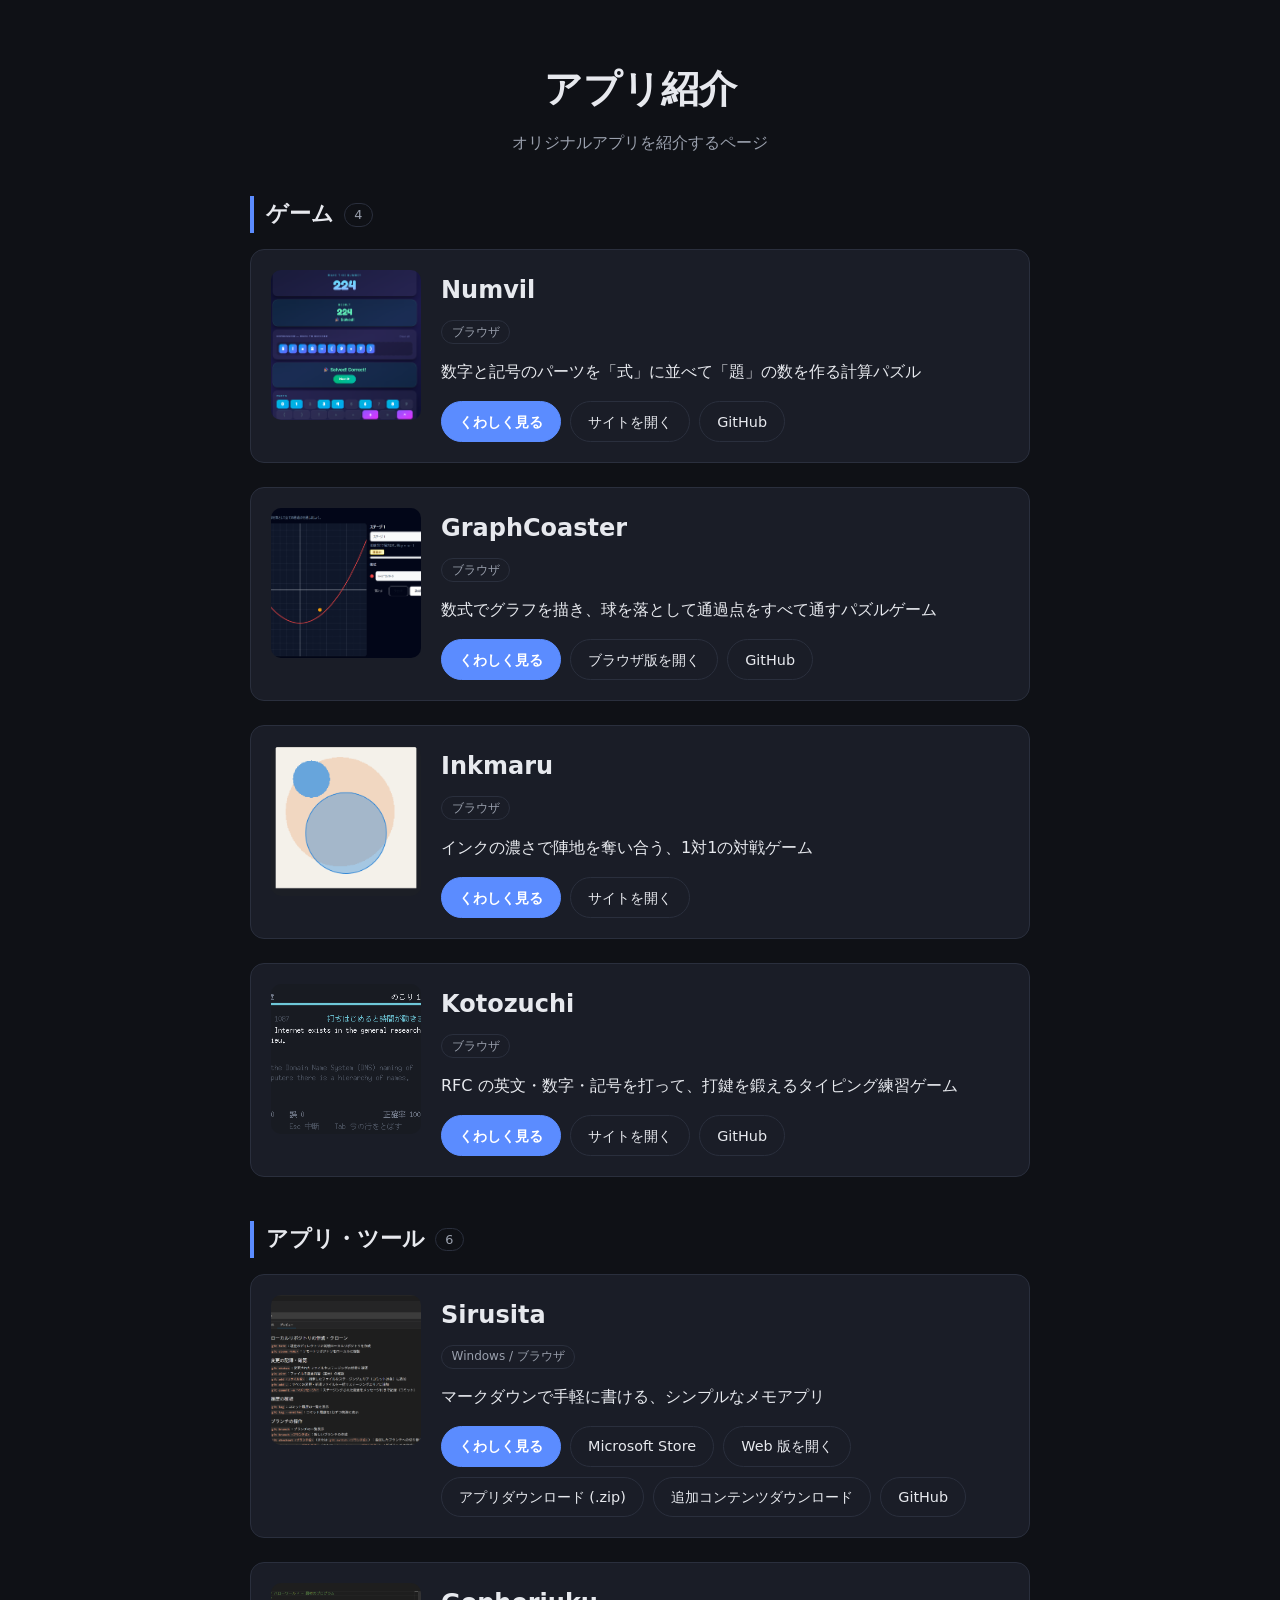
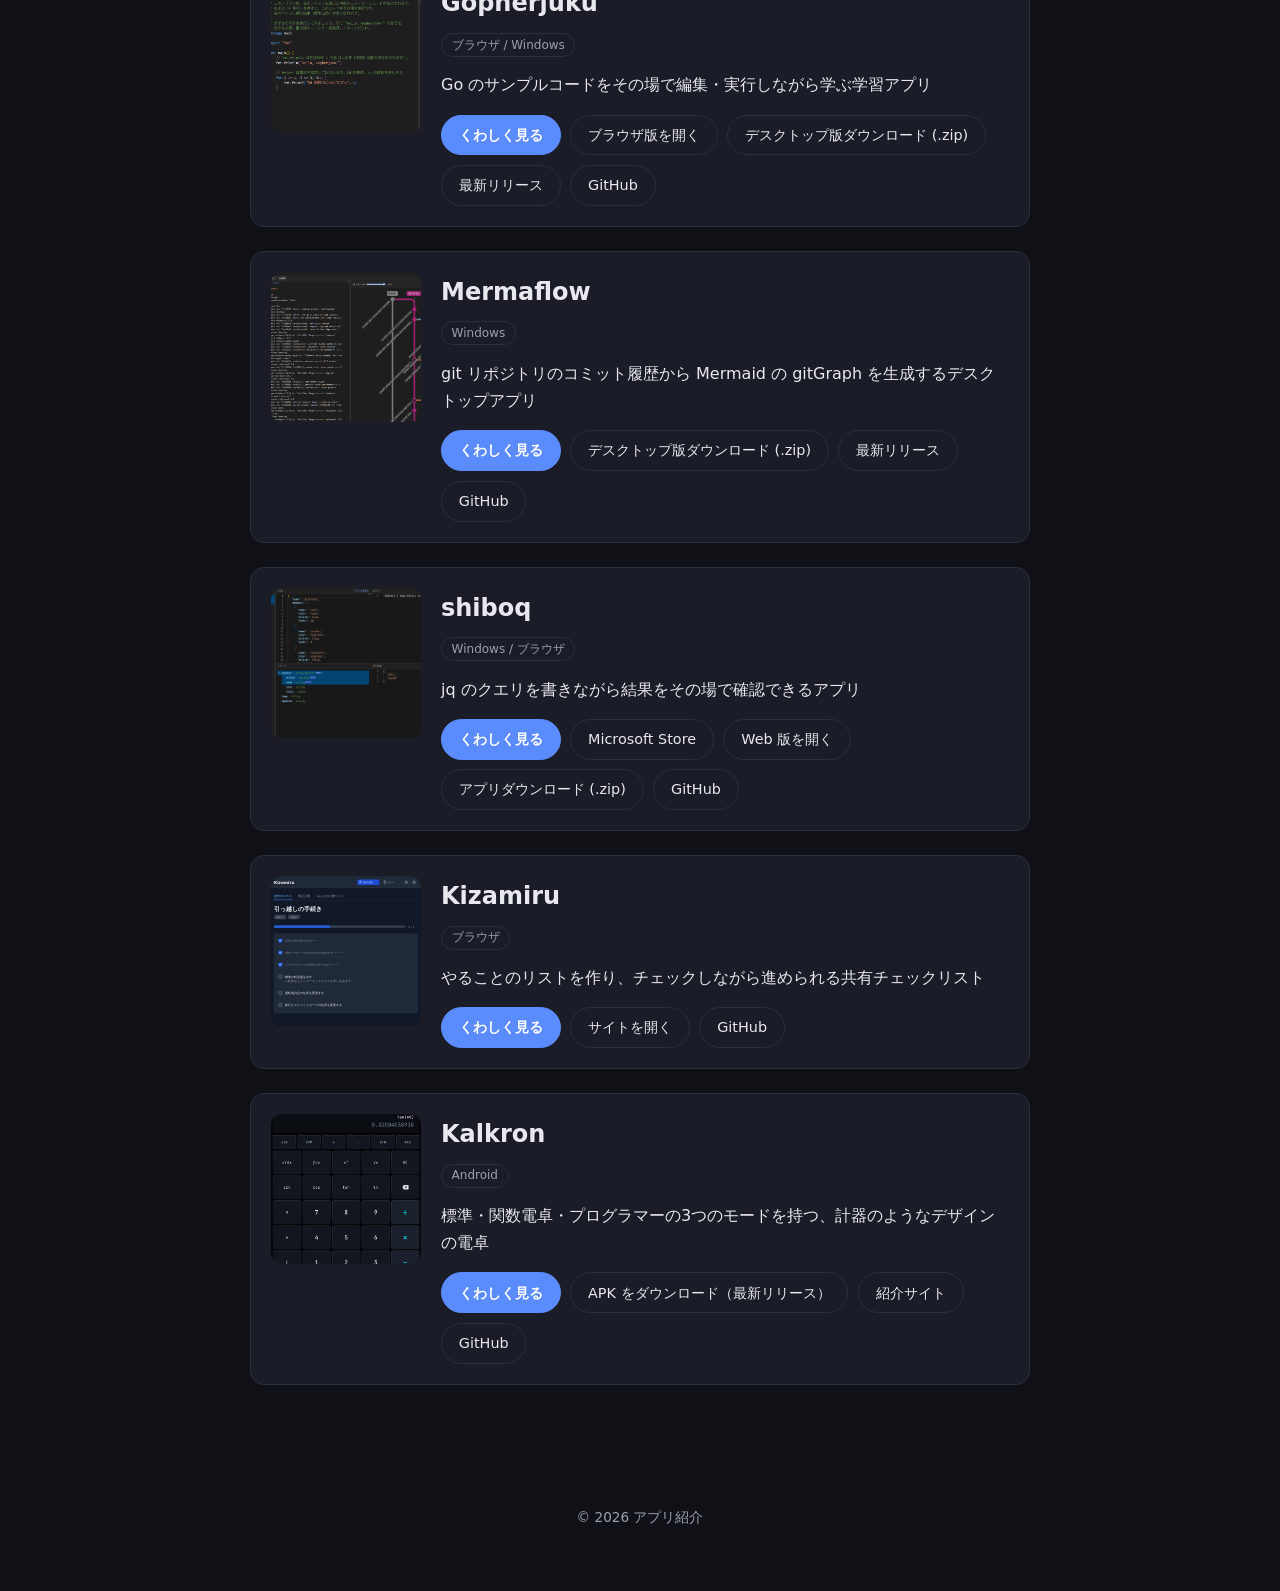
==== commit 9840e60e: "サイト公開: ビルド成果物を更新" ====
--- a/index.html
+++ b/index.html
@@ -1,27 +1,29 @@
-<!doctype html><html lang=ja><head><meta name=generator content="Hugo 0.165.0"><meta charset=UTF-8><meta name=viewport content="width=device-width,initial-scale=1"><title>アプリ紹介</title><meta name=description content="オリジナルアプリを紹介するページ"><link rel=stylesheet href=/css/style.css></head><body><main class=container><header class=site-header><h1>アプリ紹介</h1><p class=lead>オリジナルアプリを紹介するページ</p></header><section class=app-list><article class=app-card><a class=app-thumb href=/apps/numvil/><img src=/img/numvil.png alt="Numvil のスクリーンショット" loading=lazy></a><div class=app-body><h2 class=app-name><a href=/apps/numvil/>Numvil</a></h2><span class=app-platform>ブラウザ</span><p class=app-tagline>数字と記号のパーツを「式」に並べて「題」の数を作る計算パズル</p><div class=app-links><a class="btn btn-primary" href=/apps/numvil/>くわしく見る</a>
+<!doctype html><html lang=ja><head><meta name=generator content="Hugo 0.165.0"><meta charset=UTF-8><meta name=viewport content="width=device-width,initial-scale=1"><title>アプリ紹介</title><meta name=description content="オリジナルアプリを紹介するページ"><link rel=stylesheet href=/css/style.css></head><body><main class=container><header class=site-header><h1>アプリ紹介</h1><p class=lead>オリジナルアプリを紹介するページ</p></header><section class=app-category id=game><h2 class=category-heading>ゲーム<span class=category-count>4</span></h2><div class=app-list><article class=app-card><a class=app-thumb href=/apps/numvil/><img src=/img/numvil.png alt="Numvil のスクリーンショット" loading=lazy></a><div class=app-body><h3 class=app-name><a href=/apps/numvil/>Numvil</a></h3><span class=app-platform>ブラウザ</span><p class=app-tagline>数字と記号のパーツを「式」に並べて「題」の数を作る計算パズル</p><div class=app-links><a class="btn btn-primary" href=/apps/numvil/>くわしく見る</a>
 <a class=btn href=https://numvil.e17.click/ target=_blank rel="noopener noreferrer">サイトを開く</a>
-<a class=btn href=https://github.com/morststs/numvil target=_blank rel="noopener noreferrer">GitHub</a></div></div></article><article class=app-card><a class=app-thumb href=/apps/sirusita/><img src=/img/sirusita.png alt="Sirusita のスクリーンショット" loading=lazy></a><div class=app-body><h2 class=app-name><a href=/apps/sirusita/>Sirusita</a></h2><span class=app-platform>Windows</span><p class=app-tagline>マークダウンで手軽に書ける、パソコン用のシンプルなメモアプリ</p><div class=app-links><a class="btn btn-primary" href=/apps/sirusita/>くわしく見る</a>
+<a class=btn href=https://github.com/morststs/numvil target=_blank rel="noopener noreferrer">GitHub</a></div></div></article><article class=app-card><a class=app-thumb href=/apps/graphcoaster/><img src=/img/graphcoaster.png alt="GraphCoaster のスクリーンショット" loading=lazy></a><div class=app-body><h3 class=app-name><a href=/apps/graphcoaster/>GraphCoaster</a></h3><span class=app-platform>ブラウザ</span><p class=app-tagline>数式でグラフを描き、球を落として通過点をすべて通すパズルゲーム</p><div class=app-links><a class="btn btn-primary" href=/apps/graphcoaster/>くわしく見る</a>
+<a class=btn href=https://graphcoaster.e17.click/ target=_blank rel="noopener noreferrer">ブラウザ版を開く</a>
+<a class=btn href=https://github.com/morststs/graphcoaster target=_blank rel="noopener noreferrer">GitHub</a></div></div></article><article class=app-card><a class=app-thumb href=/apps/inkmaru/><img src=/img/inkmaru.png alt="Inkmaru のスクリーンショット" loading=lazy></a><div class=app-body><h3 class=app-name><a href=/apps/inkmaru/>Inkmaru</a></h3><span class=app-platform>ブラウザ</span><p class=app-tagline>インクの濃さで陣地を奪い合う、1対1の対戦ゲーム</p><div class=app-links><a class="btn btn-primary" href=/apps/inkmaru/>くわしく見る</a>
+<a class=btn href=https://inkmaru.e17.click/ target=_blank rel="noopener noreferrer">サイトを開く</a></div></div></article><article class=app-card><a class=app-thumb href=/apps/kotozuchi/><img src=/img/kotozuchi.png alt="Kotozuchi のスクリーンショット" loading=lazy></a><div class=app-body><h3 class=app-name><a href=/apps/kotozuchi/>Kotozuchi</a></h3><span class=app-platform>ブラウザ</span><p class=app-tagline>RFC の英文・数字・記号を打って、打鍵を鍛えるタイピング練習ゲーム</p><div class=app-links><a class="btn btn-primary" href=/apps/kotozuchi/>くわしく見る</a>
+<a class=btn href=https://morststs.github.io/kotozuchi/ target=_blank rel="noopener noreferrer">サイトを開く</a>
+<a class=btn href=https://github.com/morststs/kotozuchi target=_blank rel="noopener noreferrer">GitHub</a></div></div></article></div></section><section class=app-category id=app><h2 class=category-heading>アプリ・ツール<span class=category-count>6</span></h2><div class=app-list><article class=app-card><a class=app-thumb href=/apps/sirusita/><img src=/img/sirusita.png alt="Sirusita のスクリーンショット" loading=lazy></a><div class=app-body><h3 class=app-name><a href=/apps/sirusita/>Sirusita</a></h3><span class=app-platform>Windows / ブラウザ</span><p class=app-tagline>マークダウンで手軽に書ける、シンプルなメモアプリ</p><div class=app-links><a class="btn btn-primary" href=/apps/sirusita/>くわしく見る</a>
+<a class=btn href=https://apps.microsoft.com/detail/9PPT0S6GKBLW target=_blank rel="noopener noreferrer">Microsoft Store</a>
+<a class=btn href=https://sirusita.e17.click/ target=_blank rel="noopener noreferrer">Web 版を開く</a>
 <a class=btn href=https://github.com/morststs/sirusita/releases/latest/download/sirusita-windows-amd64.zip target=_blank rel="noopener noreferrer">アプリダウンロード (.zip)</a>
 <a class=btn href=https://github.com/morststs/sirusita/releases/latest/download/sirusita-contents.zip target=_blank rel="noopener noreferrer">追加コンテンツダウンロード</a>
-<a class=btn href=https://github.com/morststs/sirusita/releases/latest target=_blank rel="noopener noreferrer">最新リリース</a>
-<a class=btn href=https://github.com/morststs/sirusita target=_blank rel="noopener noreferrer">GitHub</a></div></div></article><article class=app-card><a class=app-thumb href=/apps/gopherjuku/><img src=/img/gopherjuku.png alt="Gopherjuku のスクリーンショット" loading=lazy></a><div class=app-body><h2 class=app-name><a href=/apps/gopherjuku/>Gopherjuku</a></h2><span class=app-platform>ブラウザ / Windows</span><p class=app-tagline>Go のサンプルコードをその場で編集・実行しながら学ぶ学習アプリ</p><div class=app-links><a class="btn btn-primary" href=/apps/gopherjuku/>くわしく見る</a>
+<a class=btn href=https://github.com/morststs/sirusita target=_blank rel="noopener noreferrer">GitHub</a></div></div></article><article class=app-card><a class=app-thumb href=/apps/gopherjuku/><img src=/img/gopherjuku.png alt="Gopherjuku のスクリーンショット" loading=lazy></a><div class=app-body><h3 class=app-name><a href=/apps/gopherjuku/>Gopherjuku</a></h3><span class=app-platform>ブラウザ / Windows</span><p class=app-tagline>Go のサンプルコードをその場で編集・実行しながら学ぶ学習アプリ</p><div class=app-links><a class="btn btn-primary" href=/apps/gopherjuku/>くわしく見る</a>
 <a class=btn href=https://gopherjuku.e17.click/ target=_blank rel="noopener noreferrer">ブラウザ版を開く</a>
 <a class=btn href=https://github.com/morststs/gopherjuku/releases/latest/download/gopherjuku-windows-amd64.zip target=_blank rel="noopener noreferrer">デスクトップ版ダウンロード (.zip)</a>
 <a class=btn href=https://github.com/morststs/gopherjuku/releases/latest target=_blank rel="noopener noreferrer">最新リリース</a>
-<a class=btn href=https://github.com/morststs/gopherjuku target=_blank rel="noopener noreferrer">GitHub</a></div></div></article><article class=app-card><a class=app-thumb href=/apps/mermaflow/><img src=/img/mermaflow.png alt="Mermaflow のスクリーンショット" loading=lazy></a><div class=app-body><h2 class=app-name><a href=/apps/mermaflow/>Mermaflow</a></h2><span class=app-platform>Windows</span><p class=app-tagline>git リポジトリのコミット履歴から Mermaid の gitGraph を生成するデスクトップアプリ</p><div class=app-links><a class="btn btn-primary" href=/apps/mermaflow/>くわしく見る</a>
+<a class=btn href=https://github.com/morststs/gopherjuku target=_blank rel="noopener noreferrer">GitHub</a></div></div></article><article class=app-card><a class=app-thumb href=/apps/mermaflow/><img src=/img/mermaflow.png alt="Mermaflow のスクリーンショット" loading=lazy></a><div class=app-body><h3 class=app-name><a href=/apps/mermaflow/>Mermaflow</a></h3><span class=app-platform>Windows</span><p class=app-tagline>git リポジトリのコミット履歴から Mermaid の gitGraph を生成するデスクトップアプリ</p><div class=app-links><a class="btn btn-primary" href=/apps/mermaflow/>くわしく見る</a>
 <a class=btn href=https://github.com/morststs/mermaflow/releases/latest/download/mermaflow-windows-amd64.zip target=_blank rel="noopener noreferrer">デスクトップ版ダウンロード (.zip)</a>
 <a class=btn href=https://github.com/morststs/mermaflow/releases/latest target=_blank rel="noopener noreferrer">最新リリース</a>
-<a class=btn href=https://github.com/morststs/mermaflow target=_blank rel="noopener noreferrer">GitHub</a></div></div></article><article class=app-card><a class=app-thumb href=/apps/graphcoaster/><img src=/img/graphcoaster.png alt="GraphCoaster のスクリーンショット" loading=lazy></a><div class=app-body><h2 class=app-name><a href=/apps/graphcoaster/>GraphCoaster</a></h2><span class=app-platform>ブラウザ</span><p class=app-tagline>数式でグラフを描き、球を落として通過点をすべて通すパズルゲーム</p><div class=app-links><a class="btn btn-primary" href=/apps/graphcoaster/>くわしく見る</a>
-<a class=btn href=https://graphcoaster.e17.click/ target=_blank rel="noopener noreferrer">ブラウザ版を開く</a>
-<a class=btn href=https://github.com/morststs/graphcoaster target=_blank rel="noopener noreferrer">GitHub</a></div></div></article><article class=app-card><a class=app-thumb href=/apps/shiboq/><img src=/img/shiboq.png alt="shiboq のスクリーンショット" loading=lazy></a><div class=app-body><h2 class=app-name><a href=/apps/shiboq/>shiboq</a></h2><span class=app-platform>Windows</span><p class=app-tagline>jq のクエリを書きながら結果をその場で確認できるデスクトップアプリ</p><div class=app-links><a class="btn btn-primary" href=/apps/shiboq/>くわしく見る</a>
+<a class=btn href=https://github.com/morststs/mermaflow target=_blank rel="noopener noreferrer">GitHub</a></div></div></article><article class=app-card><a class=app-thumb href=/apps/shiboq/><img src=/img/shiboq.png alt="shiboq のスクリーンショット" loading=lazy></a><div class=app-body><h3 class=app-name><a href=/apps/shiboq/>shiboq</a></h3><span class=app-platform>Windows / ブラウザ</span><p class=app-tagline>jq のクエリを書きながら結果をその場で確認できるアプリ</p><div class=app-links><a class="btn btn-primary" href=/apps/shiboq/>くわしく見る</a>
+<a class=btn href=https://apps.microsoft.com/detail/9MV10MVFX78Z target=_blank rel="noopener noreferrer">Microsoft Store</a>
+<a class=btn href=https://shiboq.e17.click/ target=_blank rel="noopener noreferrer">Web 版を開く</a>
 <a class=btn href=https://github.com/morststs/shiboq/releases/latest/download/shiboq-windows-amd64.zip target=_blank rel="noopener noreferrer">アプリダウンロード (.zip)</a>
-<a class=btn href=https://github.com/morststs/shiboq/releases/latest target=_blank rel="noopener noreferrer">最新リリース</a>
-<a class=btn href=https://github.com/morststs/shiboq target=_blank rel="noopener noreferrer">GitHub</a></div></div></article><article class=app-card><a class=app-thumb href=/apps/kizamiru/><img src=/img/kizamiru.svg alt="Kizamiru のスクリーンショット" loading=lazy></a><div class=app-body><h2 class=app-name><a href=/apps/kizamiru/>Kizamiru</a></h2><span class=app-platform>ブラウザ</span><p class=app-tagline>やることのリストを作り、チェックしながら進められる共有チェックリスト</p><div class=app-links><a class="btn btn-primary" href=/apps/kizamiru/>くわしく見る</a>
+<a class=btn href=https://github.com/morststs/shiboq target=_blank rel="noopener noreferrer">GitHub</a></div></div></article><article class=app-card><a class=app-thumb href=/apps/kizamiru/><img src=/img/kizamiru.svg alt="Kizamiru のスクリーンショット" loading=lazy></a><div class=app-body><h3 class=app-name><a href=/apps/kizamiru/>Kizamiru</a></h3><span class=app-platform>ブラウザ</span><p class=app-tagline>やることのリストを作り、チェックしながら進められる共有チェックリスト</p><div class=app-links><a class="btn btn-primary" href=/apps/kizamiru/>くわしく見る</a>
 <a class=btn href=https://kizamiru.e17.click/ target=_blank rel="noopener noreferrer">サイトを開く</a>
-<a class=btn href=https://github.com/morststs/kizamiru target=_blank rel="noopener noreferrer">GitHub</a></div></div></article><article class=app-card><a class=app-thumb href=/apps/inkmaru/><img src=/img/inkmaru.png alt="Inkmaru のスクリーンショット" loading=lazy></a><div class=app-body><h2 class=app-name><a href=/apps/inkmaru/>Inkmaru</a></h2><span class=app-platform>ブラウザ</span><p class=app-tagline>インクの濃さで陣地を奪い合う、1対1の対戦ゲーム</p><div class=app-links><a class="btn btn-primary" href=/apps/inkmaru/>くわしく見る</a>
-<a class=btn href=https://inkmaru.e17.click/ target=_blank rel="noopener noreferrer">サイトを開く</a></div></div></article><article class=app-card><a class=app-thumb href=/apps/kotozuchi/><img src=/img/kotozuchi.png alt="Kotozuchi のスクリーンショット" loading=lazy></a><div class=app-body><h2 class=app-name><a href=/apps/kotozuchi/>Kotozuchi</a></h2><span class=app-platform>ブラウザ</span><p class=app-tagline>RFC の英文・数字・記号を打って、打鍵を鍛えるタイピング練習ゲーム</p><div class=app-links><a class="btn btn-primary" href=/apps/kotozuchi/>くわしく見る</a>
-<a class=btn href=https://morststs.github.io/kotozuchi/ target=_blank rel="noopener noreferrer">サイトを開く</a>
-<a class=btn href=https://github.com/morststs/kotozuchi target=_blank rel="noopener noreferrer">GitHub</a></div></div></article><article class=app-card><a class=app-thumb href=/apps/kalkron/><img src=/img/kalkron.png alt="Kalkron のスクリーンショット" loading=lazy></a><div class=app-body><h2 class=app-name><a href=/apps/kalkron/>Kalkron</a></h2><span class=app-platform>Android</span><p class=app-tagline>標準・関数電卓・プログラマーの3つのモードを持つ、計器のようなデザインの電卓</p><div class=app-links><a class="btn btn-primary" href=/apps/kalkron/>くわしく見る</a>
+<a class=btn href=https://github.com/morststs/kizamiru target=_blank rel="noopener noreferrer">GitHub</a></div></div></article><article class=app-card><a class=app-thumb href=/apps/kalkron/><img src=/img/kalkron.png alt="Kalkron のスクリーンショット" loading=lazy></a><div class=app-body><h3 class=app-name><a href=/apps/kalkron/>Kalkron</a></h3><span class=app-platform>Android</span><p class=app-tagline>標準・関数電卓・プログラマーの3つのモードを持つ、計器のようなデザインの電卓</p><div class=app-links><a class="btn btn-primary" href=/apps/kalkron/>くわしく見る</a>
 <a class=btn href=https://github.com/morststs/kalkron/releases/latest target=_blank rel="noopener noreferrer">APK をダウンロード（最新リリース）</a>
 <a class=btn href=https://kalkron.e17.click/ target=_blank rel="noopener noreferrer">紹介サイト</a>
-<a class=btn href=https://github.com/morststs/kalkron target=_blank rel="noopener noreferrer">GitHub</a></div></div></article></section></main><footer class=site-footer><p>&copy; 2026 アプリ紹介</p></footer></body></html>+<a class=btn href=https://github.com/morststs/kalkron target=_blank rel="noopener noreferrer">GitHub</a></div></div></article></div></section></main><footer class=site-footer><p>&copy; 2026 アプリ紹介</p></footer></body></html>
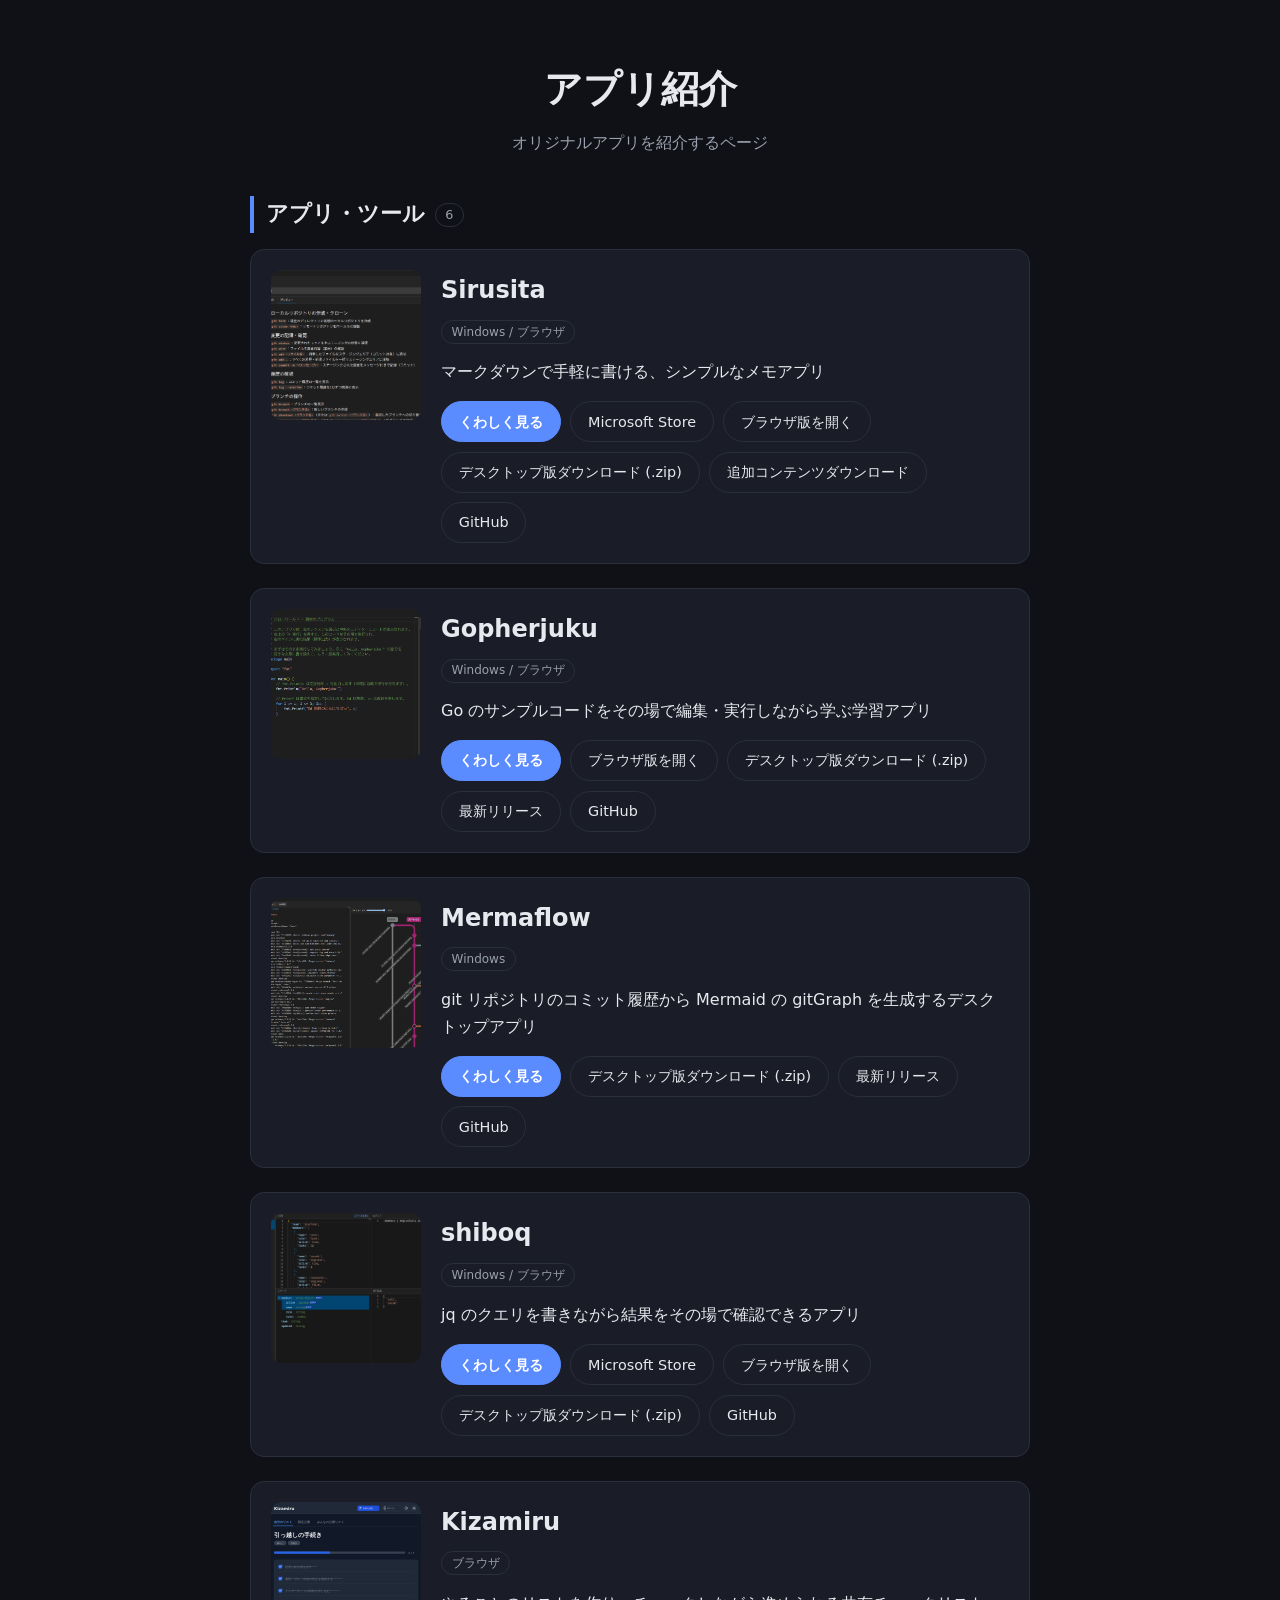
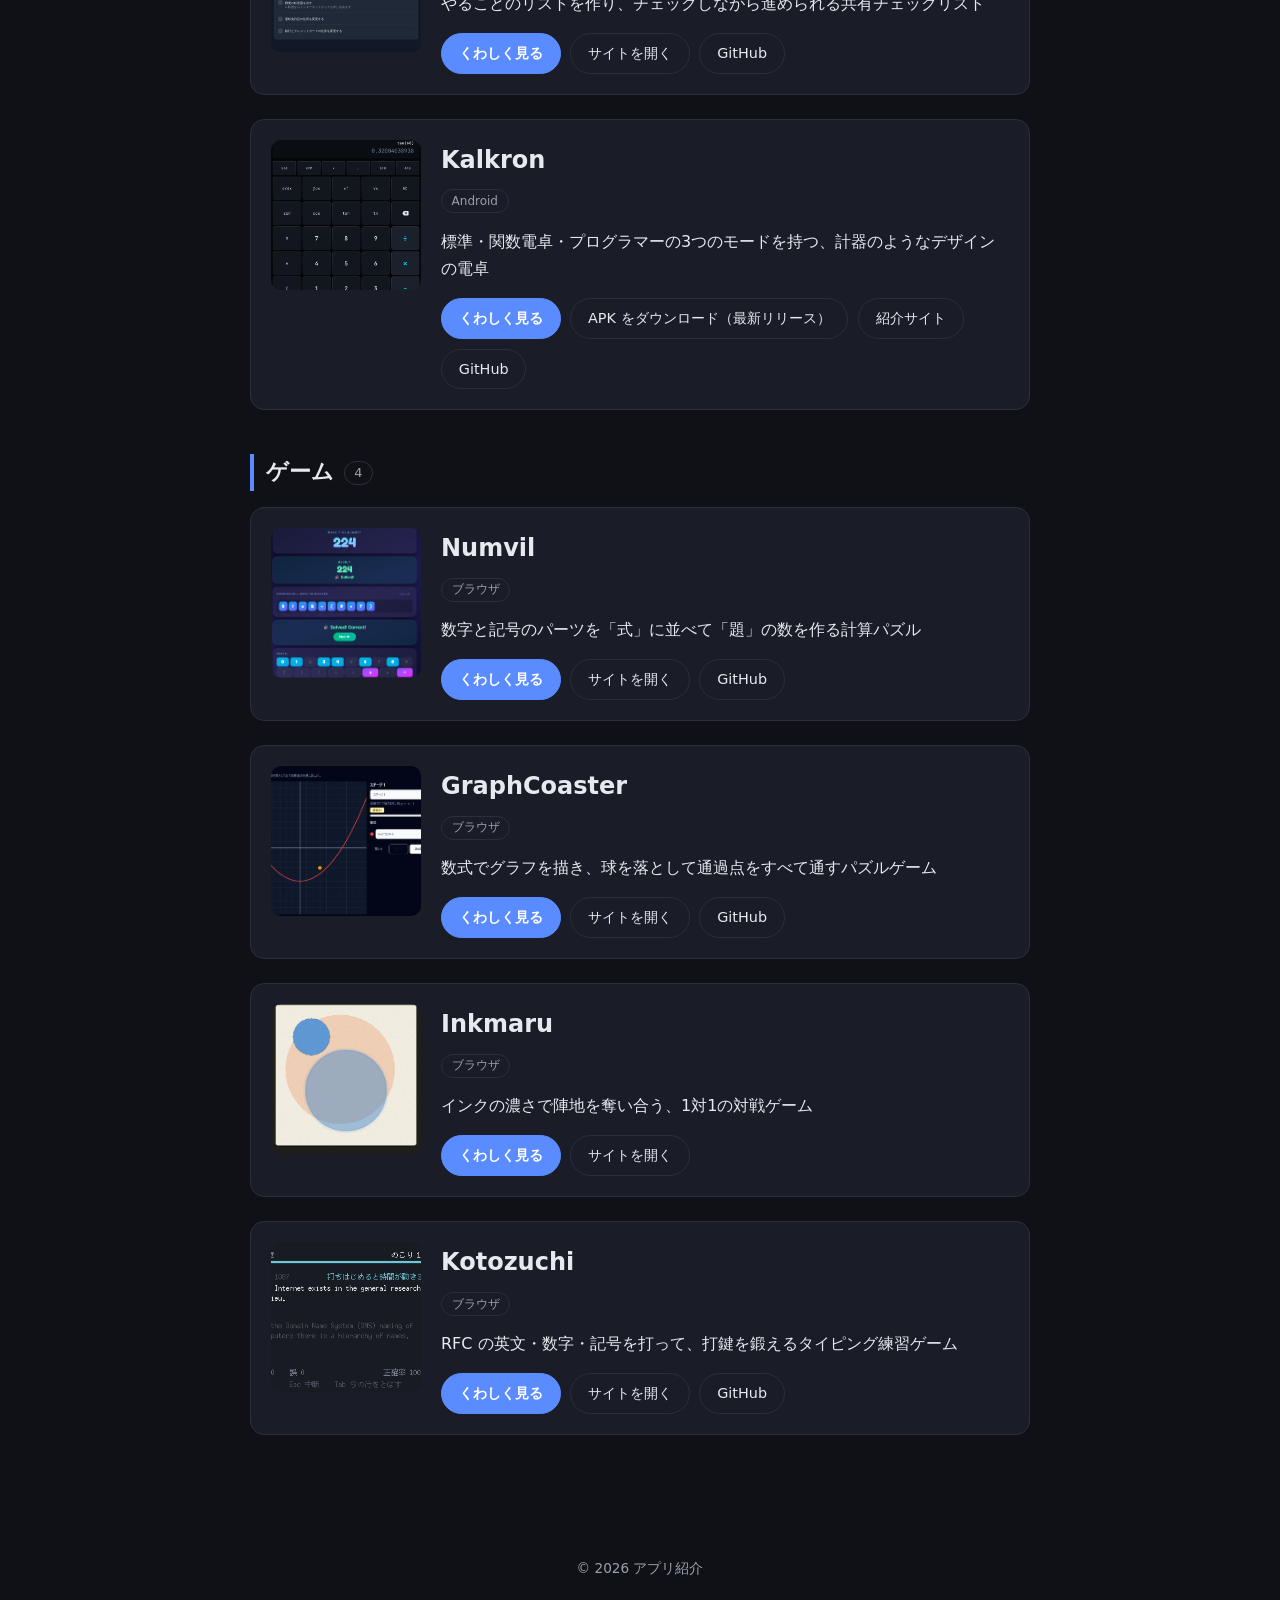
==== commit 86bd7dc8: "サイト公開: ビルド成果物を更新" ====
--- a/index.html
+++ b/index.html
@@ -1,16 +1,9 @@
-<!doctype html><html lang=ja><head><meta name=generator content="Hugo 0.165.0"><meta charset=UTF-8><meta name=viewport content="width=device-width,initial-scale=1"><title>アプリ紹介</title><meta name=description content="オリジナルアプリを紹介するページ"><link rel=stylesheet href=/css/style.css></head><body><main class=container><header class=site-header><h1>アプリ紹介</h1><p class=lead>オリジナルアプリを紹介するページ</p></header><section class=app-category id=game><h2 class=category-heading>ゲーム<span class=category-count>4</span></h2><div class=app-list><article class=app-card><a class=app-thumb href=/apps/numvil/><img src=/img/numvil.png alt="Numvil のスクリーンショット" loading=lazy></a><div class=app-body><h3 class=app-name><a href=/apps/numvil/>Numvil</a></h3><span class=app-platform>ブラウザ</span><p class=app-tagline>数字と記号のパーツを「式」に並べて「題」の数を作る計算パズル</p><div class=app-links><a class="btn btn-primary" href=/apps/numvil/>くわしく見る</a>
-<a class=btn href=https://numvil.e17.click/ target=_blank rel="noopener noreferrer">サイトを開く</a>
-<a class=btn href=https://github.com/morststs/numvil target=_blank rel="noopener noreferrer">GitHub</a></div></div></article><article class=app-card><a class=app-thumb href=/apps/graphcoaster/><img src=/img/graphcoaster.png alt="GraphCoaster のスクリーンショット" loading=lazy></a><div class=app-body><h3 class=app-name><a href=/apps/graphcoaster/>GraphCoaster</a></h3><span class=app-platform>ブラウザ</span><p class=app-tagline>数式でグラフを描き、球を落として通過点をすべて通すパズルゲーム</p><div class=app-links><a class="btn btn-primary" href=/apps/graphcoaster/>くわしく見る</a>
-<a class=btn href=https://graphcoaster.e17.click/ target=_blank rel="noopener noreferrer">ブラウザ版を開く</a>
-<a class=btn href=https://github.com/morststs/graphcoaster target=_blank rel="noopener noreferrer">GitHub</a></div></div></article><article class=app-card><a class=app-thumb href=/apps/inkmaru/><img src=/img/inkmaru.png alt="Inkmaru のスクリーンショット" loading=lazy></a><div class=app-body><h3 class=app-name><a href=/apps/inkmaru/>Inkmaru</a></h3><span class=app-platform>ブラウザ</span><p class=app-tagline>インクの濃さで陣地を奪い合う、1対1の対戦ゲーム</p><div class=app-links><a class="btn btn-primary" href=/apps/inkmaru/>くわしく見る</a>
-<a class=btn href=https://inkmaru.e17.click/ target=_blank rel="noopener noreferrer">サイトを開く</a></div></div></article><article class=app-card><a class=app-thumb href=/apps/kotozuchi/><img src=/img/kotozuchi.png alt="Kotozuchi のスクリーンショット" loading=lazy></a><div class=app-body><h3 class=app-name><a href=/apps/kotozuchi/>Kotozuchi</a></h3><span class=app-platform>ブラウザ</span><p class=app-tagline>RFC の英文・数字・記号を打って、打鍵を鍛えるタイピング練習ゲーム</p><div class=app-links><a class="btn btn-primary" href=/apps/kotozuchi/>くわしく見る</a>
-<a class=btn href=https://morststs.github.io/kotozuchi/ target=_blank rel="noopener noreferrer">サイトを開く</a>
-<a class=btn href=https://github.com/morststs/kotozuchi target=_blank rel="noopener noreferrer">GitHub</a></div></div></article></div></section><section class=app-category id=app><h2 class=category-heading>アプリ・ツール<span class=category-count>6</span></h2><div class=app-list><article class=app-card><a class=app-thumb href=/apps/sirusita/><img src=/img/sirusita.png alt="Sirusita のスクリーンショット" loading=lazy></a><div class=app-body><h3 class=app-name><a href=/apps/sirusita/>Sirusita</a></h3><span class=app-platform>Windows / ブラウザ</span><p class=app-tagline>マークダウンで手軽に書ける、シンプルなメモアプリ</p><div class=app-links><a class="btn btn-primary" href=/apps/sirusita/>くわしく見る</a>
+<!doctype html><html lang=ja><head><meta name=generator content="Hugo 0.165.0"><meta charset=UTF-8><meta name=viewport content="width=device-width,initial-scale=1"><title>アプリ紹介</title><meta name=description content="オリジナルアプリを紹介するページ"><link rel=stylesheet href=/css/style.css></head><body><main class=container><header class=site-header><h1>アプリ紹介</h1><p class=lead>オリジナルアプリを紹介するページ</p></header><section class=app-category id=app><h2 class=category-heading>アプリ・ツール<span class=category-count>6</span></h2><div class=app-list><article class=app-card><a class=app-thumb href=/apps/sirusita/><img src=/img/sirusita.png alt="Sirusita のスクリーンショット" loading=lazy></a><div class=app-body><h3 class=app-name><a href=/apps/sirusita/>Sirusita</a></h3><span class=app-platform>Windows / ブラウザ</span><p class=app-tagline>マークダウンで手軽に書ける、シンプルなメモアプリ</p><div class=app-links><a class="btn btn-primary" href=/apps/sirusita/>くわしく見る</a>
 <a class=btn href=https://apps.microsoft.com/detail/9PPT0S6GKBLW target=_blank rel="noopener noreferrer">Microsoft Store</a>
-<a class=btn href=https://sirusita.e17.click/ target=_blank rel="noopener noreferrer">Web 版を開く</a>
-<a class=btn href=https://github.com/morststs/sirusita/releases/latest/download/sirusita-windows-amd64.zip target=_blank rel="noopener noreferrer">アプリダウンロード (.zip)</a>
+<a class=btn href=https://sirusita.e17.click/ target=_blank rel="noopener noreferrer">ブラウザ版を開く</a>
+<a class=btn href=https://github.com/morststs/sirusita/releases/latest/download/sirusita-windows-amd64.zip target=_blank rel="noopener noreferrer">デスクトップ版ダウンロード (.zip)</a>
 <a class=btn href=https://github.com/morststs/sirusita/releases/latest/download/sirusita-contents.zip target=_blank rel="noopener noreferrer">追加コンテンツダウンロード</a>
-<a class=btn href=https://github.com/morststs/sirusita target=_blank rel="noopener noreferrer">GitHub</a></div></div></article><article class=app-card><a class=app-thumb href=/apps/gopherjuku/><img src=/img/gopherjuku.png alt="Gopherjuku のスクリーンショット" loading=lazy></a><div class=app-body><h3 class=app-name><a href=/apps/gopherjuku/>Gopherjuku</a></h3><span class=app-platform>ブラウザ / Windows</span><p class=app-tagline>Go のサンプルコードをその場で編集・実行しながら学ぶ学習アプリ</p><div class=app-links><a class="btn btn-primary" href=/apps/gopherjuku/>くわしく見る</a>
+<a class=btn href=https://github.com/morststs/sirusita target=_blank rel="noopener noreferrer">GitHub</a></div></div></article><article class=app-card><a class=app-thumb href=/apps/gopherjuku/><img src=/img/gopherjuku.png alt="Gopherjuku のスクリーンショット" loading=lazy></a><div class=app-body><h3 class=app-name><a href=/apps/gopherjuku/>Gopherjuku</a></h3><span class=app-platform>Windows / ブラウザ</span><p class=app-tagline>Go のサンプルコードをその場で編集・実行しながら学ぶ学習アプリ</p><div class=app-links><a class="btn btn-primary" href=/apps/gopherjuku/>くわしく見る</a>
 <a class=btn href=https://gopherjuku.e17.click/ target=_blank rel="noopener noreferrer">ブラウザ版を開く</a>
 <a class=btn href=https://github.com/morststs/gopherjuku/releases/latest/download/gopherjuku-windows-amd64.zip target=_blank rel="noopener noreferrer">デスクトップ版ダウンロード (.zip)</a>
 <a class=btn href=https://github.com/morststs/gopherjuku/releases/latest target=_blank rel="noopener noreferrer">最新リリース</a>
@@ -19,11 +12,18 @@
 <a class=btn href=https://github.com/morststs/mermaflow/releases/latest target=_blank rel="noopener noreferrer">最新リリース</a>
 <a class=btn href=https://github.com/morststs/mermaflow target=_blank rel="noopener noreferrer">GitHub</a></div></div></article><article class=app-card><a class=app-thumb href=/apps/shiboq/><img src=/img/shiboq.png alt="shiboq のスクリーンショット" loading=lazy></a><div class=app-body><h3 class=app-name><a href=/apps/shiboq/>shiboq</a></h3><span class=app-platform>Windows / ブラウザ</span><p class=app-tagline>jq のクエリを書きながら結果をその場で確認できるアプリ</p><div class=app-links><a class="btn btn-primary" href=/apps/shiboq/>くわしく見る</a>
 <a class=btn href=https://apps.microsoft.com/detail/9MV10MVFX78Z target=_blank rel="noopener noreferrer">Microsoft Store</a>
-<a class=btn href=https://shiboq.e17.click/ target=_blank rel="noopener noreferrer">Web 版を開く</a>
-<a class=btn href=https://github.com/morststs/shiboq/releases/latest/download/shiboq-windows-amd64.zip target=_blank rel="noopener noreferrer">アプリダウンロード (.zip)</a>
+<a class=btn href=https://shiboq.e17.click/ target=_blank rel="noopener noreferrer">ブラウザ版を開く</a>
+<a class=btn href=https://github.com/morststs/shiboq/releases/latest/download/shiboq-windows-amd64.zip target=_blank rel="noopener noreferrer">デスクトップ版ダウンロード (.zip)</a>
 <a class=btn href=https://github.com/morststs/shiboq target=_blank rel="noopener noreferrer">GitHub</a></div></div></article><article class=app-card><a class=app-thumb href=/apps/kizamiru/><img src=/img/kizamiru.svg alt="Kizamiru のスクリーンショット" loading=lazy></a><div class=app-body><h3 class=app-name><a href=/apps/kizamiru/>Kizamiru</a></h3><span class=app-platform>ブラウザ</span><p class=app-tagline>やることのリストを作り、チェックしながら進められる共有チェックリスト</p><div class=app-links><a class="btn btn-primary" href=/apps/kizamiru/>くわしく見る</a>
 <a class=btn href=https://kizamiru.e17.click/ target=_blank rel="noopener noreferrer">サイトを開く</a>
 <a class=btn href=https://github.com/morststs/kizamiru target=_blank rel="noopener noreferrer">GitHub</a></div></div></article><article class=app-card><a class=app-thumb href=/apps/kalkron/><img src=/img/kalkron.png alt="Kalkron のスクリーンショット" loading=lazy></a><div class=app-body><h3 class=app-name><a href=/apps/kalkron/>Kalkron</a></h3><span class=app-platform>Android</span><p class=app-tagline>標準・関数電卓・プログラマーの3つのモードを持つ、計器のようなデザインの電卓</p><div class=app-links><a class="btn btn-primary" href=/apps/kalkron/>くわしく見る</a>
 <a class=btn href=https://github.com/morststs/kalkron/releases/latest target=_blank rel="noopener noreferrer">APK をダウンロード（最新リリース）</a>
 <a class=btn href=https://kalkron.e17.click/ target=_blank rel="noopener noreferrer">紹介サイト</a>
-<a class=btn href=https://github.com/morststs/kalkron target=_blank rel="noopener noreferrer">GitHub</a></div></div></article></div></section></main><footer class=site-footer><p>&copy; 2026 アプリ紹介</p></footer></body></html>+<a class=btn href=https://github.com/morststs/kalkron target=_blank rel="noopener noreferrer">GitHub</a></div></div></article></div></section><section class=app-category id=game><h2 class=category-heading>ゲーム<span class=category-count>4</span></h2><div class=app-list><article class=app-card><a class=app-thumb href=/apps/numvil/><img src=/img/numvil.png alt="Numvil のスクリーンショット" loading=lazy></a><div class=app-body><h3 class=app-name><a href=/apps/numvil/>Numvil</a></h3><span class=app-platform>ブラウザ</span><p class=app-tagline>数字と記号のパーツを「式」に並べて「題」の数を作る計算パズル</p><div class=app-links><a class="btn btn-primary" href=/apps/numvil/>くわしく見る</a>
+<a class=btn href=https://numvil.e17.click/ target=_blank rel="noopener noreferrer">サイトを開く</a>
+<a class=btn href=https://github.com/morststs/numvil target=_blank rel="noopener noreferrer">GitHub</a></div></div></article><article class=app-card><a class=app-thumb href=/apps/graphcoaster/><img src=/img/graphcoaster.png alt="GraphCoaster のスクリーンショット" loading=lazy></a><div class=app-body><h3 class=app-name><a href=/apps/graphcoaster/>GraphCoaster</a></h3><span class=app-platform>ブラウザ</span><p class=app-tagline>数式でグラフを描き、球を落として通過点をすべて通すパズルゲーム</p><div class=app-links><a class="btn btn-primary" href=/apps/graphcoaster/>くわしく見る</a>
+<a class=btn href=https://graphcoaster.e17.click/ target=_blank rel="noopener noreferrer">サイトを開く</a>
+<a class=btn href=https://github.com/morststs/graphcoaster target=_blank rel="noopener noreferrer">GitHub</a></div></div></article><article class=app-card><a class=app-thumb href=/apps/inkmaru/><img src=/img/inkmaru.png alt="Inkmaru のスクリーンショット" loading=lazy></a><div class=app-body><h3 class=app-name><a href=/apps/inkmaru/>Inkmaru</a></h3><span class=app-platform>ブラウザ</span><p class=app-tagline>インクの濃さで陣地を奪い合う、1対1の対戦ゲーム</p><div class=app-links><a class="btn btn-primary" href=/apps/inkmaru/>くわしく見る</a>
+<a class=btn href=https://inkmaru.e17.click/ target=_blank rel="noopener noreferrer">サイトを開く</a></div></div></article><article class=app-card><a class=app-thumb href=/apps/kotozuchi/><img src=/img/kotozuchi.png alt="Kotozuchi のスクリーンショット" loading=lazy></a><div class=app-body><h3 class=app-name><a href=/apps/kotozuchi/>Kotozuchi</a></h3><span class=app-platform>ブラウザ</span><p class=app-tagline>RFC の英文・数字・記号を打って、打鍵を鍛えるタイピング練習ゲーム</p><div class=app-links><a class="btn btn-primary" href=/apps/kotozuchi/>くわしく見る</a>
+<a class=btn href=https://morststs.github.io/kotozuchi/ target=_blank rel="noopener noreferrer">サイトを開く</a>
+<a class=btn href=https://github.com/morststs/kotozuchi target=_blank rel="noopener noreferrer">GitHub</a></div></div></article></div></section></main><footer class=site-footer><p>&copy; 2026 アプリ紹介</p></footer></body></html>
